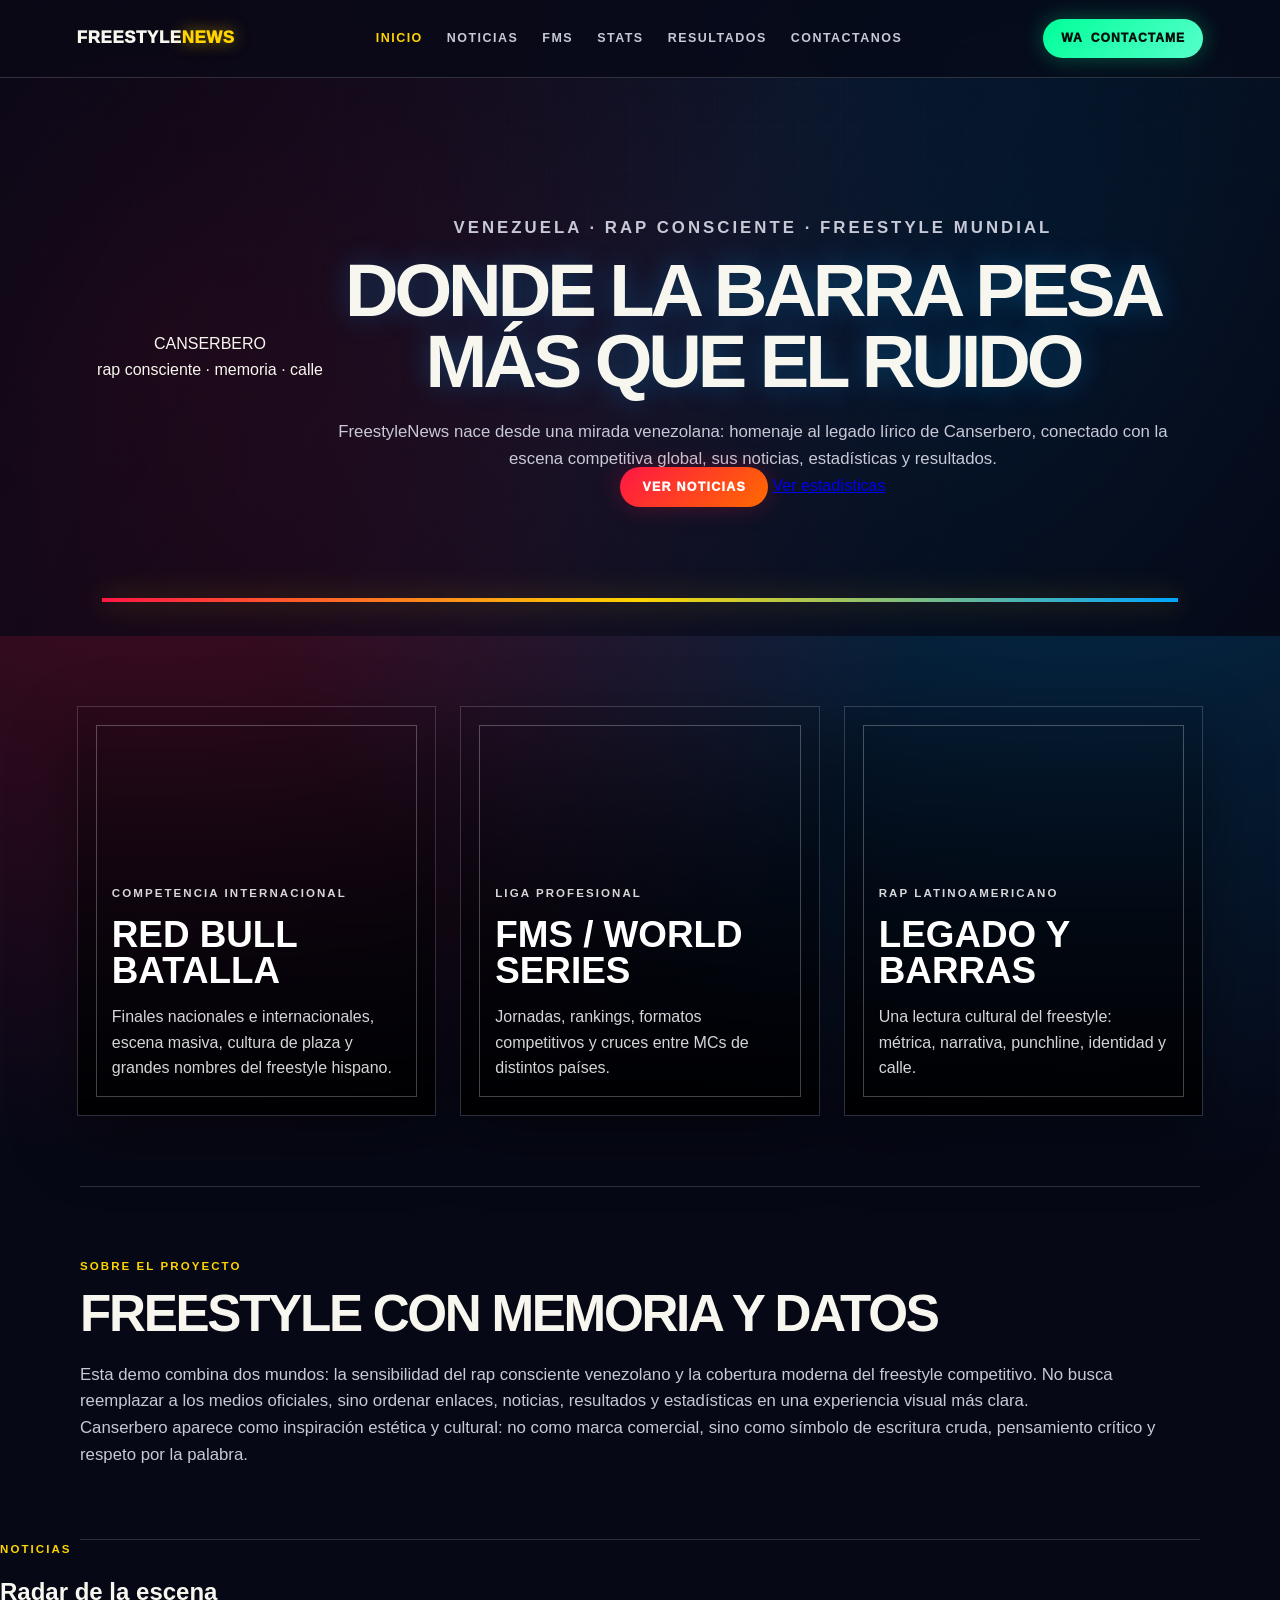
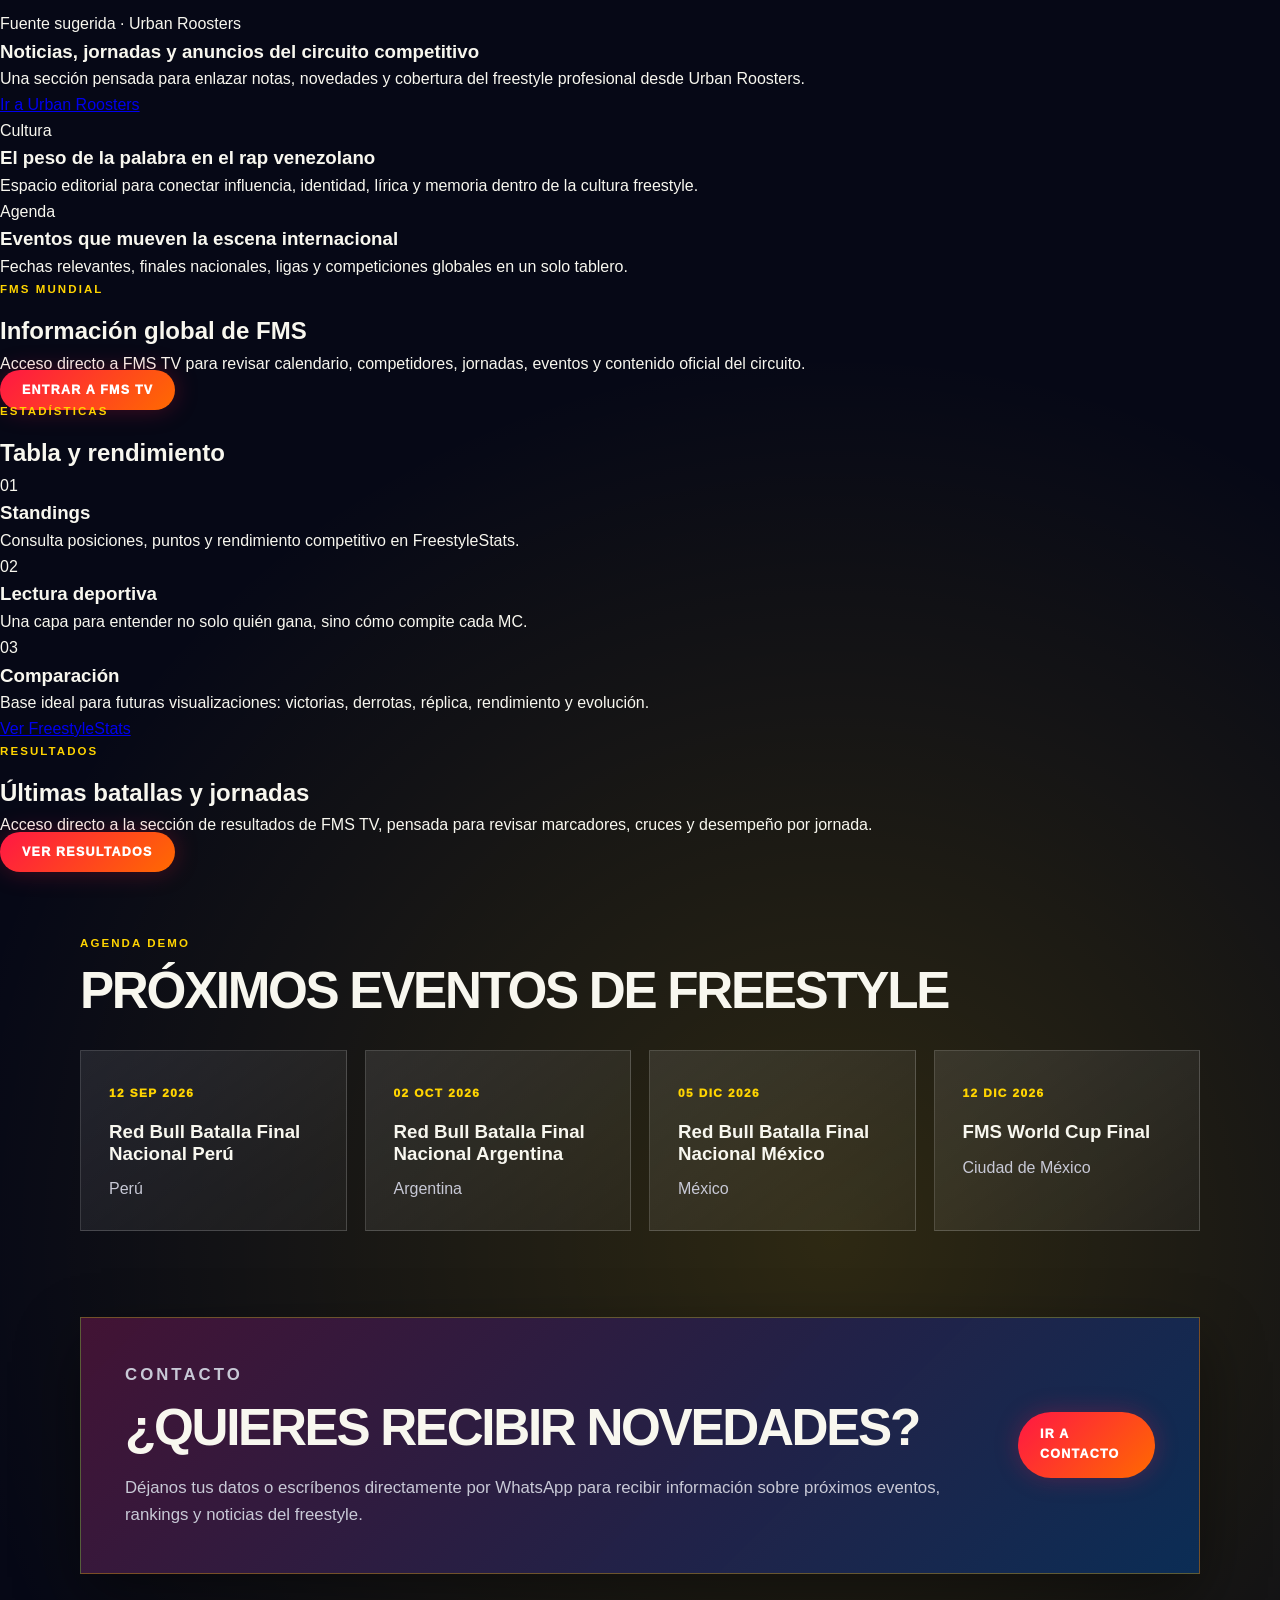
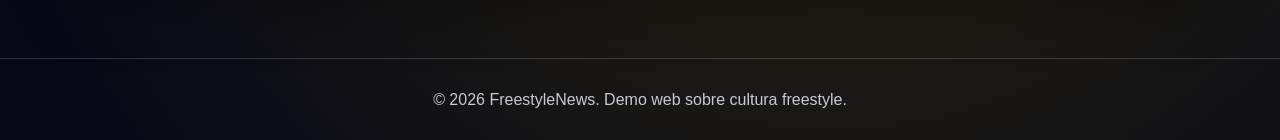
==== index.html @ 074e06cc "Mejorar ilustracion homenaje a Canserbero" ====
<!DOCTYPE html>
<html lang="es">
<head>
  <meta charset="UTF-8" />
  <meta name="viewport" content="width=device-width, initial-scale=1.0" />
  <title>FreestyleNews | Cultura freestyle</title>
  <link rel="stylesheet" href="estilos.css" />
</head>
<body>
  <header class="header">
    <a href="index.html" class="logo">Freestyle<span>News</span></a>
    <nav class="nav" aria-label="Navegacion principal">
      <a href="index.html" class="active">Inicio</a>
      <a href="#noticias">Noticias</a>
      <a href="#fms">FMS</a>
      <a href="#estadisticas">Stats</a>
      <a href="#resultados">Resultados</a>
      <a href="contacto.html">Contactanos</a>
    </nav>
    <a class="whatsapp-btn" href="https://wa.me/56912345678?text=Estoy%20interesado%20en%20los%20pr%C3%B3ximos%20eventos%20de%20freestyle." target="_blank" rel="noopener noreferrer" aria-label="Contactar por WhatsApp">
      <span class="whatsapp-mark">WA</span>
      Contactame
    </a>
  </header>

  <main>
    <section class="hero hero-canserbero">
      <div class="hero-art" aria-label="Ilustracion homenaje a Canserbero">
        <div class="canserbero-poster">
          <div class="poster-sun"></div>
          <div class="poster-name">CANSERBERO</div>
          <div class="poster-portrait">
            <div class="cap"></div>
            <div class="hair hair-left"></div>
            <div class="hair hair-right"></div>
            <div class="face">
              <span class="brow brow-left"></span>
              <span class="brow brow-right"></span>
              <span class="eye eye-left"></span>
              <span class="eye eye-right"></span>
              <span class="nose"></span>
              <span class="moustache"></span>
              <span class="mouth"></span>
              <span class="beard"></span>
            </div>
            <div class="neck"></div>
            <div class="hoodie"></div>
          </div>
          <div class="poster-quote">rap consciente · memoria · calle</div>
        </div>
      </div>
      <div class="hero-content">
        <p class="eyebrow">Venezuela · Rap consciente · Freestyle mundial</p>
        <h1>Donde la barra pesa más que el ruido</h1>
        <p>FreestyleNews nace desde una mirada venezolana: homenaje al legado lírico de Canserbero, conectado con la escena competitiva global, sus noticias, estadísticas y resultados.</p>
        <div class="hero-actions">
          <a href="#noticias" class="primary-btn">Ver noticias</a>
          <a href="#estadisticas" class="secondary-btn">Ver estadísticas</a>
        </div>
      </div>
    </section>

    <section class="featured-blocks" aria-label="Competencias destacadas">
      <article class="feature-card redbull">
        <div class="feature-overlay">
          <p class="tag">Competencia internacional</p>
          <h2>Red Bull Batalla</h2>
          <p>Finales nacionales e internacionales, escena masiva, cultura de plaza y grandes nombres del freestyle hispano.</p>
        </div>
      </article>

      <article class="feature-card fms">
        <div class="feature-overlay">
          <p class="tag">Liga profesional</p>
          <h2>FMS / World Series</h2>
          <p>Jornadas, rankings, formatos competitivos y cruces entre MCs de distintos países.</p>
        </div>
      </article>

      <article class="feature-card supremacia">
        <div class="feature-overlay">
          <p class="tag">Rap latinoamericano</p>
          <h2>Legado y barras</h2>
          <p>Una lectura cultural del freestyle: métrica, narrativa, punchline, identidad y calle.</p>
        </div>
      </article>
    </section>

    <section class="about-section">
      <div class="section-label">Sobre el proyecto</div>
      <h2>Freestyle con memoria y datos</h2>
      <p>Esta demo combina dos mundos: la sensibilidad del rap consciente venezolano y la cobertura moderna del freestyle competitivo. No busca reemplazar a los medios oficiales, sino ordenar enlaces, noticias, resultados y estadísticas en una experiencia visual más clara.</p>
      <p>Canserbero aparece como inspiración estética y cultural: no como marca comercial, sino como símbolo de escritura cruda, pensamiento crítico y respeto por la palabra.</p>
    </section>

    <section class="news-section" id="noticias">
      <div class="section-label">Noticias</div>
      <h2>Radar de la escena</h2>
      <div class="news-grid">
        <article class="news-card main-news">
          <span>Fuente sugerida · Urban Roosters</span>
          <h3>Noticias, jornadas y anuncios del circuito competitivo</h3>
          <p>Una sección pensada para enlazar notas, novedades y cobertura del freestyle profesional desde Urban Roosters.</p>
          <a href="https://urbanroosters.com" target="_blank" rel="noopener noreferrer">Ir a Urban Roosters</a>
        </article>
        <article class="news-card">
          <span>Cultura</span>
          <h3>El peso de la palabra en el rap venezolano</h3>
          <p>Espacio editorial para conectar influencia, identidad, lírica y memoria dentro de la cultura freestyle.</p>
        </article>
        <article class="news-card">
          <span>Agenda</span>
          <h3>Eventos que mueven la escena internacional</h3>
          <p>Fechas relevantes, finales nacionales, ligas y competiciones globales en un solo tablero.</p>
        </article>
      </div>
    </section>

    <section class="link-section" id="fms">
      <div>
        <p class="section-label">FMS Mundial</p>
        <h2>Información global de FMS</h2>
        <p>Acceso directo a FMS TV para revisar calendario, competidores, jornadas, eventos y contenido oficial del circuito.</p>
      </div>
      <a href="https://fms.tv/" target="_blank" rel="noopener noreferrer" class="primary-btn">Entrar a FMS TV</a>
    </section>

    <section class="stats-section" id="estadisticas">
      <div class="section-label">Estadísticas</div>
      <h2>Tabla y rendimiento</h2>
      <div class="stats-board">
        <article>
          <span class="stat-number">01</span>
          <h3>Standings</h3>
          <p>Consulta posiciones, puntos y rendimiento competitivo en FreestyleStats.</p>
        </article>
        <article>
          <span class="stat-number">02</span>
          <h3>Lectura deportiva</h3>
          <p>Una capa para entender no solo quién gana, sino cómo compite cada MC.</p>
        </article>
        <article>
          <span class="stat-number">03</span>
          <h3>Comparación</h3>
          <p>Base ideal para futuras visualizaciones: victorias, derrotas, réplica, rendimiento y evolución.</p>
        </article>
      </div>
      <a href="https://freestylestats.com/competition/fms-world-series/2025-2026/standings" target="_blank" rel="noopener noreferrer" class="secondary-btn">Ver FreestyleStats</a>
    </section>

    <section class="results-section" id="resultados">
      <div>
        <p class="section-label">Resultados</p>
        <h2>Últimas batallas y jornadas</h2>
        <p>Acceso directo a la sección de resultados de FMS TV, pensada para revisar marcadores, cruces y desempeño por jornada.</p>
      </div>
      <a href="https://fms.tv/resultados/" target="_blank" rel="noopener noreferrer" class="primary-btn">Ver resultados</a>
    </section>

    <section class="calendar-section">
      <div class="section-label">Agenda demo</div>
      <h2>Próximos eventos de freestyle</h2>
      <div class="calendar-grid">
        <article class="event-card">
          <span class="event-date">12 SEP 2026</span>
          <h3>Red Bull Batalla Final Nacional Perú</h3>
          <p>Perú</p>
        </article>
        <article class="event-card">
          <span class="event-date">02 OCT 2026</span>
          <h3>Red Bull Batalla Final Nacional Argentina</h3>
          <p>Argentina</p>
        </article>
        <article class="event-card">
          <span class="event-date">05 DIC 2026</span>
          <h3>Red Bull Batalla Final Nacional México</h3>
          <p>México</p>
        </article>
        <article class="event-card">
          <span class="event-date">12 DIC 2026</span>
          <h3>FMS World Cup Final</h3>
          <p>Ciudad de México</p>
        </article>
      </div>
    </section>

    <section class="contact-preview">
      <div>
        <p class="section-label">Contacto</p>
        <h2>¿Quieres recibir novedades?</h2>
        <p>Déjanos tus datos o escríbenos directamente por WhatsApp para recibir información sobre próximos eventos, rankings y noticias del freestyle.</p>
      </div>
      <a href="contacto.html" class="primary-btn">Ir a contacto</a>
    </section>
  </main>

  <footer class="footer">
    <p>© 2026 FreestyleNews. Demo web sobre cultura freestyle.</p>
  </footer>

  <script src="script.js"></script>
</body>
</html>
---- estilos.css ----
:root {
  --bg-main: #060816;
  --bg-soft: #0d1230;
  --bg-card: #101735;
  --text-main: #f8f7ef;
  --text-muted: #c8c9d6;
  --red: #ff1744;
  --blue: #00a6ff;
  --yellow: #ffd400;
  --green: #00ff99;
  --ink: #050612;
  --border-soft: rgba(255,255,255,0.16);
  --shadow: 0 24px 60px rgba(0,0,0,0.42);
}

* {
  box-sizing: border-box;
  margin: 0;
  padding: 0;
}

body {
  font-family: Arial, Helvetica, sans-serif;
  background:
    radial-gradient(circle at 12% 10%, rgba(255, 23, 68, 0.30), transparent 26%),
    radial-gradient(circle at 85% 8%, rgba(0, 166, 255, 0.28), transparent 28%),
    radial-gradient(circle at 65% 85%, rgba(255, 212, 0, 0.16), transparent 30%),
    var(--bg-main);
  color: var(--text-main);
  line-height: 1.6;
}

body::before {
  content: "";
  position: fixed;
  inset: 0;
  pointer-events: none;
  background-image:
    linear-gradient(rgba(255,255,255,0.035) 1px, transparent 1px),
    linear-gradient(90deg, rgba(255,255,255,0.035) 1px, transparent 1px);
  background-size: 42px 42px;
  mask-image: linear-gradient(to bottom, rgba(0,0,0,0.65), transparent 80%);
  z-index: -1;
}

.header {
  width: 100%;
  min-height: 78px;
  padding: 18px 6%;
  display: flex;
  align-items: center;
  justify-content: space-between;
  gap: 20px;
  position: sticky;
  top: 0;
  background: rgba(6, 8, 22, 0.88);
  backdrop-filter: blur(16px);
  border-bottom: 1px solid var(--border-soft);
  z-index: 50;
}

.logo {
  text-decoration: none;
  color: var(--text-main);
  font-weight: 950;
  letter-spacing: 0.04em;
  text-transform: uppercase;
  font-size: 1.05rem;
}

.logo span {
  color: var(--yellow);
  text-shadow: 0 0 16px rgba(255, 212, 0, 0.55);
}

.nav {
  display: flex;
  gap: 24px;
}

.nav a {
  text-decoration: none;
  color: var(--text-muted);
  font-size: 0.78rem;
  font-weight: 800;
  text-transform: uppercase;
  letter-spacing: 0.12em;
  transition: color 0.2s ease;
}

.nav a.active,
.nav a:hover {
  color: var(--yellow);
}

.whatsapp-btn {
  text-decoration: none;
  background: linear-gradient(135deg, var(--green), #56ffcb);
  color: #04100b;
  padding: 10px 18px;
  border-radius: 999px;
  font-size: 0.76rem;
  font-weight: 950;
  text-transform: uppercase;
  letter-spacing: 0.08em;
  display: flex;
  gap: 8px;
  align-items: center;
  box-shadow: 0 0 22px rgba(0, 255, 153, 0.30);
}

.whatsapp-btn:hover {
  transform: translateY(-2px);
}

.hero {
  min-height: 62vh;
  display: flex;
  justify-content: center;
  align-items: center;
  text-align: center;
  padding: 74px 6%;
  position: relative;
  overflow: hidden;
  background:
    linear-gradient(120deg, rgba(6,8,22,0.86), rgba(6,8,22,0.45), rgba(6,8,22,0.92)),
    url('https://images.unsplash.com/photo-1516280440614-37939bbacd81?auto=format&fit=crop&w=1600&q=80');
  background-size: cover;
  background-position: center;
}

.hero::after {
  content: "";
  position: absolute;
  inset: auto 8% 34px 8%;
  height: 4px;
  background: linear-gradient(90deg, var(--red), var(--yellow), var(--blue));
  box-shadow: 0 0 28px rgba(255, 212, 0, 0.45);
}

.hero-content {
  max-width: 860px;
  position: relative;
  z-index: 1;
}

.eyebrow,
.section-label,
.tag {
  color: var(--yellow);
  font-size: 0.72rem;
  text-transform: uppercase;
  letter-spacing: 0.18em;
  font-weight: 900;
  margin-bottom: 14px;
}

.hero h1 {
  font-size: clamp(2.4rem, 5.8vw, 4.9rem);
  line-height: 0.95;
  text-transform: uppercase;
  letter-spacing: -0.055em;
  margin-bottom: 22px;
  text-shadow: 0 0 28px rgba(0, 166, 255, 0.30);
}

.about-section h2,
.calendar-section h2,
.contact-preview h2,
.contact-hero h1 {
  font-size: clamp(2rem, 4vw, 3.8rem);
  line-height: 0.98;
  text-transform: uppercase;
  letter-spacing: -0.045em;
  margin-bottom: 22px;
}

.hero p,
.about-section p,
.contact-preview p,
.contact-hero p,
.contact-info p {
  color: var(--text-muted);
  font-size: 1.05rem;
}

.featured-blocks {
  display: grid;
  grid-template-columns: repeat(3, 1fr);
  gap: 24px;
  padding: 70px 6%;
}

.feature-card {
  min-height: 410px;
  display: flex;
  align-items: flex-end;
  overflow: hidden;
  position: relative;
  background-size: cover;
  background-position: center;
  filter: saturate(0.25) contrast(1.05);
  transition: 0.35s ease;
  box-shadow: var(--shadow);
  border: 1px solid var(--border-soft);
}

.feature-card::before {
  content: "";
  position: absolute;
  inset: 0;
  background: linear-gradient(to top, rgba(3,5,16,0.95), rgba(3,5,16,0.12));
  z-index: 0;
}

.feature-card::after {
  content: "";
  position: absolute;
  inset: 18px;
  border: 1px solid rgba(255,255,255,0.26);
  z-index: 1;
}

.feature-card:hover {
  filter: saturate(1.25) contrast(1.05);
  transform: translateY(-7px);
}

.redbull {
  background-image: url('https://images.unsplash.com/photo-1493225457124-a3eb161ffa5f?auto=format&fit=crop&w=900&q=80');
}

.fms {
  background-image: url('https://images.unsplash.com/photo-1514525253161-7a46d19cd819?auto=format&fit=crop&w=900&q=80');
}

.supremacia {
  background-image: url('https://images.unsplash.com/photo-1521334884684-d80222895322?auto=format&fit=crop&w=900&q=80');
}

.redbull:hover {
  box-shadow: 0 22px 58px rgba(255, 23, 68, 0.34);
}

.fms:hover {
  box-shadow: 0 22px 58px rgba(0, 166, 255, 0.34);
}

.supremacia:hover {
  box-shadow: 0 22px 58px rgba(255, 212, 0, 0.30);
}

.feature-overlay {
  color: white;
  padding: 34px;
  position: relative;
  z-index: 2;
}

.feature-overlay h2 {
  font-size: clamp(1.65rem, 3vw, 2.3rem);
  line-height: 1;
  margin-bottom: 14px;
  text-transform: uppercase;
}

.feature-overlay p {
  color: rgba(255,255,255,0.82);
}

.about-section,
.calendar-section,
.contact-preview,
.contact-hero,
.contact-layout {
  width: min(1120px, 88%);
  margin: 0 auto;
}

.about-section {
  padding: 70px 0;
  border-top: 1px solid var(--border-soft);
  border-bottom: 1px solid var(--border-soft);
}

.calendar-section {
  padding: 70px 0 86px;
}

.calendar-grid {
  display: grid;
  grid-template-columns: repeat(4, 1fr);
  gap: 18px;
  margin-top: 34px;
}

.event-card {
  background: linear-gradient(145deg, rgba(255,255,255,0.10), rgba(255,255,255,0.035));
  border: 1px solid var(--border-soft);
  padding: 28px;
  transition: 0.25s ease;
}

.event-card:hover {
  background: linear-gradient(145deg, rgba(0,166,255,0.22), rgba(255,23,68,0.16));
  transform: translateY(-4px);
  border-color: rgba(255,212,0,0.55);
}

.event-date {
  display: inline-block;
  color: var(--yellow);
  font-size: 0.74rem;
  font-weight: 950;
  letter-spacing: 0.12em;
  margin-bottom: 18px;
}

.event-card h3 {
  line-height: 1.15;
  margin-bottom: 12px;
}

.event-card p {
  color: var(--text-muted);
}

.contact-preview {
  margin-bottom: 84px;
  padding: 44px;
  background:
    linear-gradient(135deg, rgba(255,23,68,0.22), rgba(0,166,255,0.18)),
    var(--bg-soft);
  border: 1px solid rgba(255,212,0,0.30);
  display: flex;
  justify-content: space-between;
  align-items: center;
  gap: 24px;
  box-shadow: var(--shadow);
}

.primary-btn {
  background: linear-gradient(135deg, var(--red), #ff6a00);
  color: white;
  padding: 13px 22px;
  text-decoration: none;
  border-radius: 999px;
  font-size: 0.78rem;
  font-weight: 950;
  text-transform: uppercase;
  letter-spacing: 0.1em;
  border: none;
  cursor: pointer;
  box-shadow: 0 0 24px rgba(255,23,68,0.26);
}

.primary-btn:hover {
  background: linear-gradient(135deg, var(--blue), var(--green));
  color: var(--ink);
}

.contact-hero {
  padding: 82px 0 52px;
}

.contact-layout {
  display: grid;
  grid-template-columns: 1.2fr 0.8fr;
  gap: 34px;
  padding-bottom: 90px;
}

.contact-form,
.contact-info {
  background: rgba(255,255,255,0.075);
  border: 1px solid var(--border-soft);
  padding: 34px;
  box-shadow: var(--shadow);
}

.contact-form {
  display: flex;
  flex-direction: column;
  gap: 12px;
}

.contact-form label {
  font-size: 0.8rem;
  font-weight: 900;
  text-transform: uppercase;
  letter-spacing: 0.1em;
  color: var(--yellow);
}

.contact-form input,
.contact-form select,
.contact-form textarea {
  padding: 13px 14px;
  border: 1px solid var(--border-soft);
  background: rgba(255,255,255,0.10);
  color: var(--text-main);
  outline: none;
}

.contact-form input:focus,
.contact-form select:focus,
.contact-form textarea:focus {
  border-color: var(--blue);
  box-shadow: 0 0 0 3px rgba(0,166,255,0.18);
}

.info-box {
  padding: 18px 0;
  border-top: 1px solid var(--border-soft);
}

.info-box strong {
  color: var(--yellow);
  text-transform: uppercase;
  letter-spacing: 0.08em;
  font-size: 0.82rem;
}

.footer {
  text-align: center;
  padding: 28px 6%;
  border-top: 1px solid var(--border-soft);
  color: var(--text-muted);
}

@media (max-width: 900px) {
  .featured-blocks,
  .calendar-grid,
  .contact-layout {
    grid-template-columns: 1fr;
  }

  .contact-preview {
    flex-direction: column;
    align-items: flex-start;
  }

  .header {
    flex-wrap: wrap;
    gap: 16px;
    justify-content: center;
  }

  .hero {
    min-height: 56vh;
  }
}
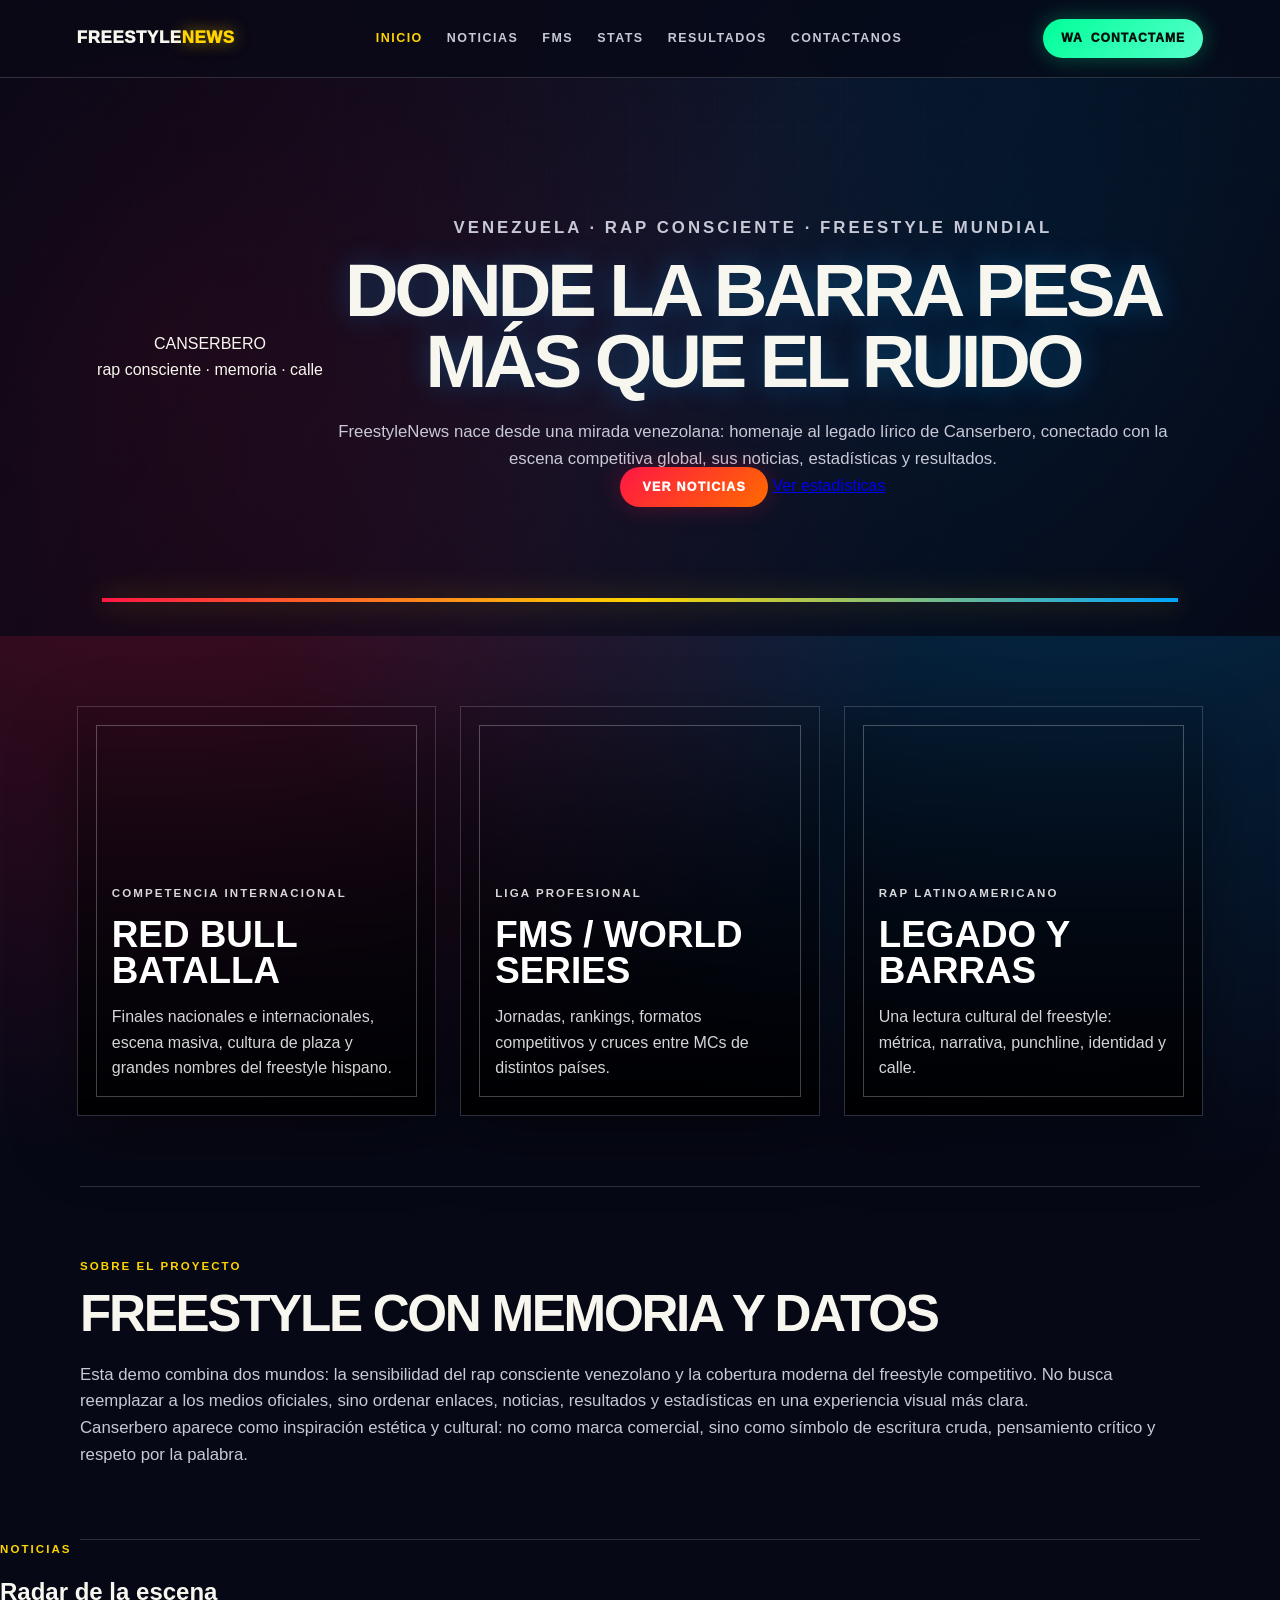
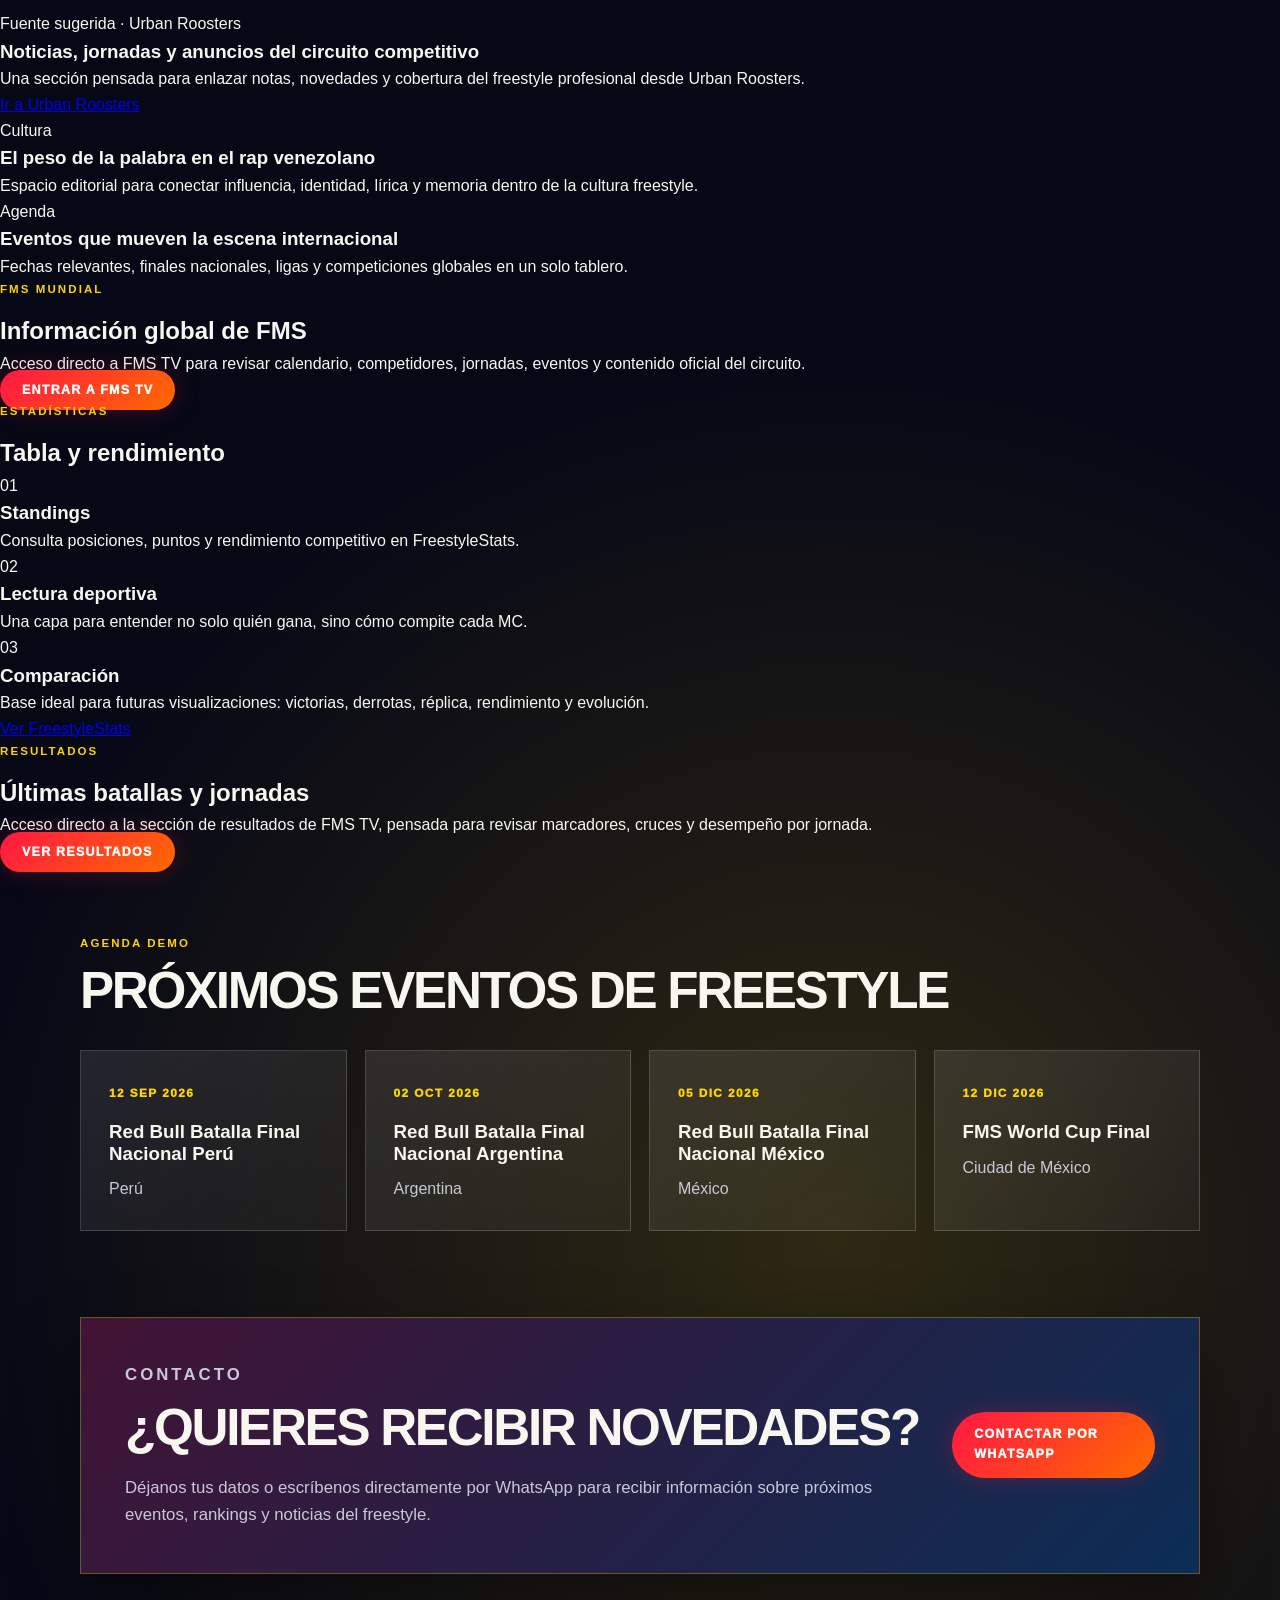
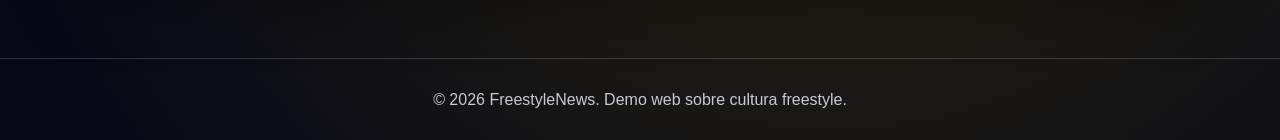
==== commit 642c7559: "Actualizar enlace de WhatsApp principal" ====
--- a/index.html
+++ b/index.html
@@ -17,7 +17,7 @@
       <a href="#resultados">Resultados</a>
       <a href="contacto.html">Contactanos</a>
     </nav>
-    <a class="whatsapp-btn" href="https://wa.me/56912345678?text=Estoy%20interesado%20en%20los%20pr%C3%B3ximos%20eventos%20de%20freestyle." target="_blank" rel="noopener noreferrer" aria-label="Contactar por WhatsApp">
+    <a class="whatsapp-btn" href="https://wa.me/56966032734?text=quiero%20mas%20info%20de%20freestyle" target="_blank" rel="noopener noreferrer" aria-label="Contactar por WhatsApp">
       <span class="whatsapp-mark">WA</span>
       Contactame
     </a>
@@ -190,7 +190,7 @@
         <h2>¿Quieres recibir novedades?</h2>
         <p>Déjanos tus datos o escríbenos directamente por WhatsApp para recibir información sobre próximos eventos, rankings y noticias del freestyle.</p>
       </div>
-      <a href="contacto.html" class="primary-btn">Ir a contacto</a>
+      <a href="https://wa.me/56966032734?text=quiero%20mas%20info%20de%20freestyle" target="_blank" rel="noopener noreferrer" class="primary-btn">Contactar por WhatsApp</a>
     </section>
   </main>
 
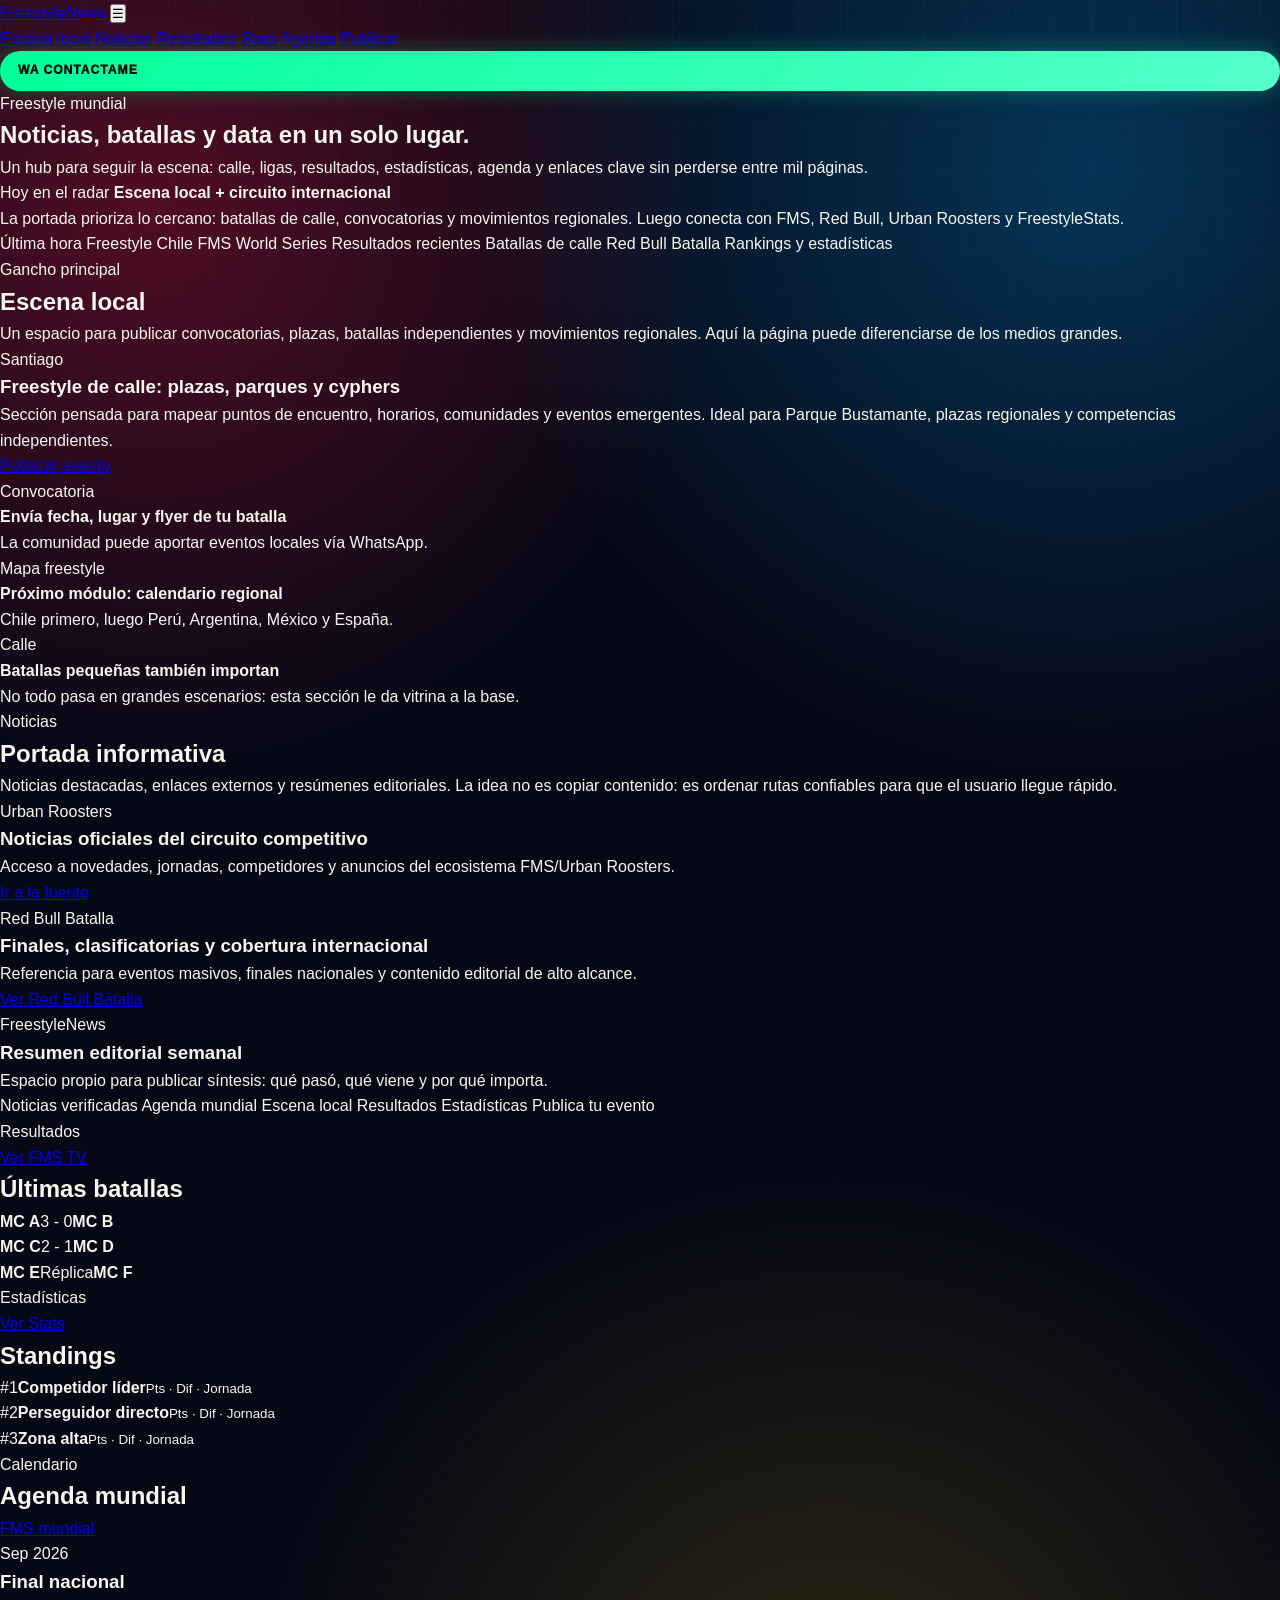
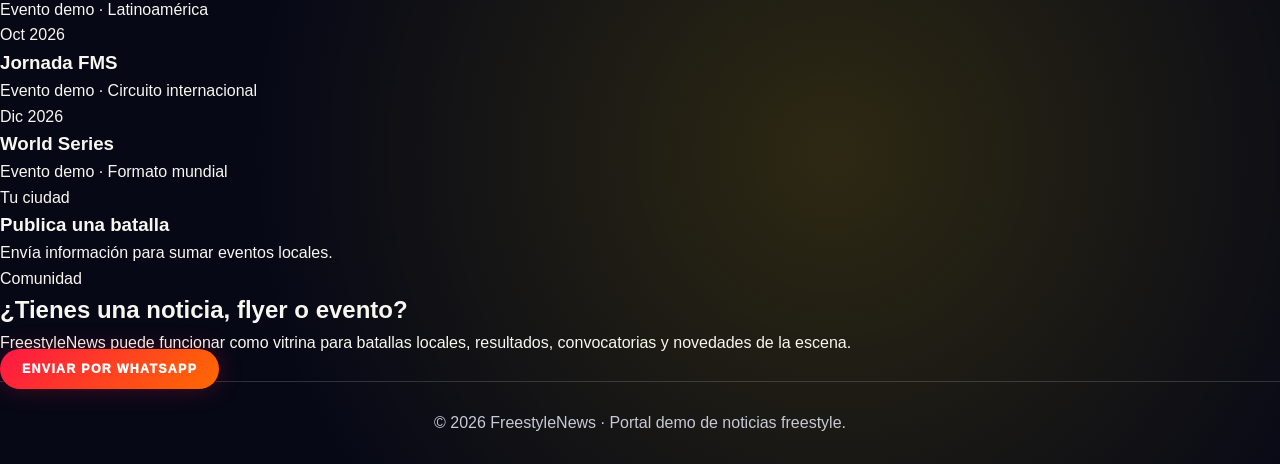
==== commit f5af2106: "Rediseñar home como portal de noticias freestyle" ====
--- a/index.html
+++ b/index.html
@@ -3,199 +3,215 @@
 <head>
   <meta charset="UTF-8" />
   <meta name="viewport" content="width=device-width, initial-scale=1.0" />
-  <title>FreestyleNews | Cultura freestyle</title>
+  <title>FreestyleNews | Noticias, eventos y estadísticas</title>
   <link rel="stylesheet" href="estilos.css" />
 </head>
 <body>
-  <header class="header">
-    <a href="index.html" class="logo">Freestyle<span>News</span></a>
-    <nav class="nav" aria-label="Navegacion principal">
-      <a href="index.html" class="active">Inicio</a>
+  <header class="site-header">
+    <a href="index.html" class="brand">Freestyle<span>News</span></a>
+
+    <button class="menu-toggle" aria-label="Abrir menú">☰</button>
+
+    <nav class="main-nav" aria-label="Navegación principal">
+      <a href="#local" class="active">Escena local</a>
       <a href="#noticias">Noticias</a>
-      <a href="#fms">FMS</a>
+      <a href="#resultados">Resultados</a>
       <a href="#estadisticas">Stats</a>
-      <a href="#resultados">Resultados</a>
-      <a href="contacto.html">Contactanos</a>
+      <a href="#agenda">Agenda</a>
+      <a href="contacto.html">Publicar</a>
     </nav>
-    <a class="whatsapp-btn" href="https://wa.me/56966032734?text=quiero%20mas%20info%20de%20freestyle" target="_blank" rel="noopener noreferrer" aria-label="Contactar por WhatsApp">
-      <span class="whatsapp-mark">WA</span>
-      Contactame
-    </a>
+
+    <a class="whatsapp-btn" href="https://wa.me/56966032734?text=quiero%20mas%20info%20de%20freestyle" target="_blank" rel="noopener noreferrer">WA Contactame</a>
   </header>
 
   <main>
-    <section class="hero hero-canserbero">
-      <div class="hero-art" aria-label="Ilustracion homenaje a Canserbero">
-        <div class="canserbero-poster">
-          <div class="poster-sun"></div>
-          <div class="poster-name">CANSERBERO</div>
-          <div class="poster-portrait">
-            <div class="cap"></div>
-            <div class="hair hair-left"></div>
-            <div class="hair hair-right"></div>
-            <div class="face">
-              <span class="brow brow-left"></span>
-              <span class="brow brow-right"></span>
-              <span class="eye eye-left"></span>
-              <span class="eye eye-right"></span>
-              <span class="nose"></span>
-              <span class="moustache"></span>
-              <span class="mouth"></span>
-              <span class="beard"></span>
-            </div>
-            <div class="neck"></div>
-            <div class="hoodie"></div>
-          </div>
-          <div class="poster-quote">rap consciente · memoria · calle</div>
-        </div>
-      </div>
-      <div class="hero-content">
-        <p class="eyebrow">Venezuela · Rap consciente · Freestyle mundial</p>
-        <h1>Donde la barra pesa más que el ruido</h1>
-        <p>FreestyleNews nace desde una mirada venezolana: homenaje al legado lírico de Canserbero, conectado con la escena competitiva global, sus noticias, estadísticas y resultados.</p>
-        <div class="hero-actions">
-          <a href="#noticias" class="primary-btn">Ver noticias</a>
-          <a href="#estadisticas" class="secondary-btn">Ver estadísticas</a>
-        </div>
-      </div>
-    </section>
-
-    <section class="featured-blocks" aria-label="Competencias destacadas">
-      <article class="feature-card redbull">
-        <div class="feature-overlay">
-          <p class="tag">Competencia internacional</p>
-          <h2>Red Bull Batalla</h2>
-          <p>Finales nacionales e internacionales, escena masiva, cultura de plaza y grandes nombres del freestyle hispano.</p>
-        </div>
-      </article>
-
-      <article class="feature-card fms">
-        <div class="feature-overlay">
-          <p class="tag">Liga profesional</p>
-          <h2>FMS / World Series</h2>
-          <p>Jornadas, rankings, formatos competitivos y cruces entre MCs de distintos países.</p>
-        </div>
-      </article>
-
-      <article class="feature-card supremacia">
-        <div class="feature-overlay">
-          <p class="tag">Rap latinoamericano</p>
-          <h2>Legado y barras</h2>
-          <p>Una lectura cultural del freestyle: métrica, narrativa, punchline, identidad y calle.</p>
-        </div>
-      </article>
-    </section>
-
-    <section class="about-section">
-      <div class="section-label">Sobre el proyecto</div>
-      <h2>Freestyle con memoria y datos</h2>
-      <p>Esta demo combina dos mundos: la sensibilidad del rap consciente venezolano y la cobertura moderna del freestyle competitivo. No busca reemplazar a los medios oficiales, sino ordenar enlaces, noticias, resultados y estadísticas en una experiencia visual más clara.</p>
-      <p>Canserbero aparece como inspiración estética y cultural: no como marca comercial, sino como símbolo de escritura cruda, pensamiento crítico y respeto por la palabra.</p>
-    </section>
-
-    <section class="news-section" id="noticias">
-      <div class="section-label">Noticias</div>
-      <h2>Radar de la escena</h2>
-      <div class="news-grid">
-        <article class="news-card main-news">
-          <span>Fuente sugerida · Urban Roosters</span>
-          <h3>Noticias, jornadas y anuncios del circuito competitivo</h3>
-          <p>Una sección pensada para enlazar notas, novedades y cobertura del freestyle profesional desde Urban Roosters.</p>
-          <a href="https://urbanroosters.com" target="_blank" rel="noopener noreferrer">Ir a Urban Roosters</a>
-        </article>
-        <article class="news-card">
-          <span>Cultura</span>
-          <h3>El peso de la palabra en el rap venezolano</h3>
-          <p>Espacio editorial para conectar influencia, identidad, lírica y memoria dentro de la cultura freestyle.</p>
-        </article>
-        <article class="news-card">
-          <span>Agenda</span>
-          <h3>Eventos que mueven la escena internacional</h3>
-          <p>Fechas relevantes, finales nacionales, ligas y competiciones globales en un solo tablero.</p>
-        </article>
-      </div>
-    </section>
-
-    <section class="link-section" id="fms">
+    <section class="top-hero">
+      <div class="hero-copy">
+        <p class="kicker">Freestyle mundial</p>
+        <h1>Noticias, batallas y data en un solo lugar.</h1>
+        <p>Un hub para seguir la escena: calle, ligas, resultados, estadísticas, agenda y enlaces clave sin perderse entre mil páginas.</p>
+      </div>
+      <div class="hero-panel">
+        <span>Hoy en el radar</span>
+        <strong>Escena local + circuito internacional</strong>
+        <p>La portada prioriza lo cercano: batallas de calle, convocatorias y movimientos regionales. Luego conecta con FMS, Red Bull, Urban Roosters y FreestyleStats.</p>
+      </div>
+    </section>
+
+    <section class="ticker" aria-label="Actualizaciones rápidas">
+      <div class="ticker-track">
+        <span>Última hora</span>
+        <span>Freestyle Chile</span>
+        <span>FMS World Series</span>
+        <span>Resultados recientes</span>
+        <span>Batallas de calle</span>
+        <span>Red Bull Batalla</span>
+        <span>Rankings y estadísticas</span>
+      </div>
+    </section>
+
+    <section class="section local-section" id="local">
+      <div class="section-head">
+        <p class="kicker">Gancho principal</p>
+        <h2>Escena local</h2>
+        <p>Un espacio para publicar convocatorias, plazas, batallas independientes y movimientos regionales. Aquí la página puede diferenciarse de los medios grandes.</p>
+      </div>
+
+      <div class="local-layout">
+        <article class="local-feature">
+          <div>
+            <span class="pill">Santiago</span>
+            <h3>Freestyle de calle: plazas, parques y cyphers</h3>
+            <p>Sección pensada para mapear puntos de encuentro, horarios, comunidades y eventos emergentes. Ideal para Parque Bustamante, plazas regionales y competencias independientes.</p>
+          </div>
+          <a href="contacto.html" class="secondary-btn">Publicar evento</a>
+        </article>
+
+        <div class="local-list">
+          <article>
+            <span>Convocatoria</span>
+            <h4>Envía fecha, lugar y flyer de tu batalla</h4>
+            <p>La comunidad puede aportar eventos locales vía WhatsApp.</p>
+          </article>
+          <article>
+            <span>Mapa freestyle</span>
+            <h4>Próximo módulo: calendario regional</h4>
+            <p>Chile primero, luego Perú, Argentina, México y España.</p>
+          </article>
+          <article>
+            <span>Calle</span>
+            <h4>Batallas pequeñas también importan</h4>
+            <p>No todo pasa en grandes escenarios: esta sección le da vitrina a la base.</p>
+          </article>
+        </div>
+      </div>
+    </section>
+
+    <section class="section news-section" id="noticias">
+      <div class="section-head split-head">
+        <div>
+          <p class="kicker">Noticias</p>
+          <h2>Portada informativa</h2>
+        </div>
+        <p>Noticias destacadas, enlaces externos y resúmenes editoriales. La idea no es copiar contenido: es ordenar rutas confiables para que el usuario llegue rápido.</p>
+      </div>
+
+      <div class="magazine-grid">
+        <article class="main-story story-card">
+          <div class="story-image image-crowd"></div>
+          <div class="story-content">
+            <span>Urban Roosters</span>
+            <h3>Noticias oficiales del circuito competitivo</h3>
+            <p>Acceso a novedades, jornadas, competidores y anuncios del ecosistema FMS/Urban Roosters.</p>
+            <a href="https://urbanroosters.com" target="_blank" rel="noopener noreferrer">Ir a la fuente</a>
+          </div>
+        </article>
+
+        <article class="story-card side-story">
+          <div class="story-content">
+            <span>Red Bull Batalla</span>
+            <h3>Finales, clasificatorias y cobertura internacional</h3>
+            <p>Referencia para eventos masivos, finales nacionales y contenido editorial de alto alcance.</p>
+            <a href="https://www.redbull.com/cl-es/event-series/red-bull-batalla" target="_blank" rel="noopener noreferrer">Ver Red Bull Batalla</a>
+          </div>
+          <div class="story-image image-stage"></div>
+        </article>
+
+        <article class="story-card side-story reverse">
+          <div class="story-image image-mic"></div>
+          <div class="story-content">
+            <span>FreestyleNews</span>
+            <h3>Resumen editorial semanal</h3>
+            <p>Espacio propio para publicar síntesis: qué pasó, qué viene y por qué importa.</p>
+          </div>
+        </article>
+      </div>
+    </section>
+
+    <section class="wide-banner">
+      <div class="banner-track">
+        <span>Noticias verificadas</span>
+        <span>Agenda mundial</span>
+        <span>Escena local</span>
+        <span>Resultados</span>
+        <span>Estadísticas</span>
+        <span>Publica tu evento</span>
+      </div>
+    </section>
+
+    <section class="section dashboard-section">
+      <div class="dashboard-card" id="resultados">
+        <div class="card-head">
+          <p class="kicker">Resultados</p>
+          <a href="https://fms.tv/resultados/" target="_blank" rel="noopener noreferrer">Ver FMS TV</a>
+        </div>
+        <h2>Últimas batallas</h2>
+        <div class="result-list">
+          <div><strong>MC A</strong><span>3 - 0</span><strong>MC B</strong></div>
+          <div><strong>MC C</strong><span>2 - 1</span><strong>MC D</strong></div>
+          <div><strong>MC E</strong><span>Réplica</span><strong>MC F</strong></div>
+        </div>
+      </div>
+
+      <div class="dashboard-card" id="estadisticas">
+        <div class="card-head">
+          <p class="kicker">Estadísticas</p>
+          <a href="https://freestylestats.com/competition/fms-world-series/2025-2026/standings" target="_blank" rel="noopener noreferrer">Ver Stats</a>
+        </div>
+        <h2>Standings</h2>
+        <div class="rank-list">
+          <div><span>#1</span><strong>Competidor líder</strong><small>Pts · Dif · Jornada</small></div>
+          <div><span>#2</span><strong>Perseguidor directo</strong><small>Pts · Dif · Jornada</small></div>
+          <div><span>#3</span><strong>Zona alta</strong><small>Pts · Dif · Jornada</small></div>
+        </div>
+      </div>
+    </section>
+
+    <section class="section agenda-section" id="agenda">
+      <div class="section-head split-head">
+        <div>
+          <p class="kicker">Calendario</p>
+          <h2>Agenda mundial</h2>
+        </div>
+        <a href="https://fms.tv/" target="_blank" rel="noopener noreferrer" class="secondary-btn">FMS mundial</a>
+      </div>
+
+      <div class="agenda-grid">
+        <article>
+          <span>Sep 2026</span>
+          <h3>Final nacional</h3>
+          <p>Evento demo · Latinoamérica</p>
+        </article>
+        <article>
+          <span>Oct 2026</span>
+          <h3>Jornada FMS</h3>
+          <p>Evento demo · Circuito internacional</p>
+        </article>
+        <article>
+          <span>Dic 2026</span>
+          <h3>World Series</h3>
+          <p>Evento demo · Formato mundial</p>
+        </article>
+        <article class="submit-event">
+          <span>Tu ciudad</span>
+          <h3>Publica una batalla</h3>
+          <p>Envía información para sumar eventos locales.</p>
+        </article>
+      </div>
+    </section>
+
+    <section class="submit-section">
       <div>
-        <p class="section-label">FMS Mundial</p>
-        <h2>Información global de FMS</h2>
-        <p>Acceso directo a FMS TV para revisar calendario, competidores, jornadas, eventos y contenido oficial del circuito.</p>
-      </div>
-      <a href="https://fms.tv/" target="_blank" rel="noopener noreferrer" class="primary-btn">Entrar a FMS TV</a>
-    </section>
-
-    <section class="stats-section" id="estadisticas">
-      <div class="section-label">Estadísticas</div>
-      <h2>Tabla y rendimiento</h2>
-      <div class="stats-board">
-        <article>
-          <span class="stat-number">01</span>
-          <h3>Standings</h3>
-          <p>Consulta posiciones, puntos y rendimiento competitivo en FreestyleStats.</p>
-        </article>
-        <article>
-          <span class="stat-number">02</span>
-          <h3>Lectura deportiva</h3>
-          <p>Una capa para entender no solo quién gana, sino cómo compite cada MC.</p>
-        </article>
-        <article>
-          <span class="stat-number">03</span>
-          <h3>Comparación</h3>
-          <p>Base ideal para futuras visualizaciones: victorias, derrotas, réplica, rendimiento y evolución.</p>
-        </article>
-      </div>
-      <a href="https://freestylestats.com/competition/fms-world-series/2025-2026/standings" target="_blank" rel="noopener noreferrer" class="secondary-btn">Ver FreestyleStats</a>
-    </section>
-
-    <section class="results-section" id="resultados">
-      <div>
-        <p class="section-label">Resultados</p>
-        <h2>Últimas batallas y jornadas</h2>
-        <p>Acceso directo a la sección de resultados de FMS TV, pensada para revisar marcadores, cruces y desempeño por jornada.</p>
-      </div>
-      <a href="https://fms.tv/resultados/" target="_blank" rel="noopener noreferrer" class="primary-btn">Ver resultados</a>
-    </section>
-
-    <section class="calendar-section">
-      <div class="section-label">Agenda demo</div>
-      <h2>Próximos eventos de freestyle</h2>
-      <div class="calendar-grid">
-        <article class="event-card">
-          <span class="event-date">12 SEP 2026</span>
-          <h3>Red Bull Batalla Final Nacional Perú</h3>
-          <p>Perú</p>
-        </article>
-        <article class="event-card">
-          <span class="event-date">02 OCT 2026</span>
-          <h3>Red Bull Batalla Final Nacional Argentina</h3>
-          <p>Argentina</p>
-        </article>
-        <article class="event-card">
-          <span class="event-date">05 DIC 2026</span>
-          <h3>Red Bull Batalla Final Nacional México</h3>
-          <p>México</p>
-        </article>
-        <article class="event-card">
-          <span class="event-date">12 DIC 2026</span>
-          <h3>FMS World Cup Final</h3>
-          <p>Ciudad de México</p>
-        </article>
-      </div>
-    </section>
-
-    <section class="contact-preview">
-      <div>
-        <p class="section-label">Contacto</p>
-        <h2>¿Quieres recibir novedades?</h2>
-        <p>Déjanos tus datos o escríbenos directamente por WhatsApp para recibir información sobre próximos eventos, rankings y noticias del freestyle.</p>
-      </div>
-      <a href="https://wa.me/56966032734?text=quiero%20mas%20info%20de%20freestyle" target="_blank" rel="noopener noreferrer" class="primary-btn">Contactar por WhatsApp</a>
+        <p class="kicker">Comunidad</p>
+        <h2>¿Tienes una noticia, flyer o evento?</h2>
+        <p>FreestyleNews puede funcionar como vitrina para batallas locales, resultados, convocatorias y novedades de la escena.</p>
+      </div>
+      <a href="https://wa.me/56966032734?text=quiero%20mas%20info%20de%20freestyle" target="_blank" rel="noopener noreferrer" class="primary-btn">Enviar por WhatsApp</a>
     </section>
   </main>
 
   <footer class="footer">
-    <p>© 2026 FreestyleNews. Demo web sobre cultura freestyle.</p>
+    <p>© 2026 FreestyleNews · Portal demo de noticias freestyle.</p>
   </footer>
 
   <script src="script.js"></script>
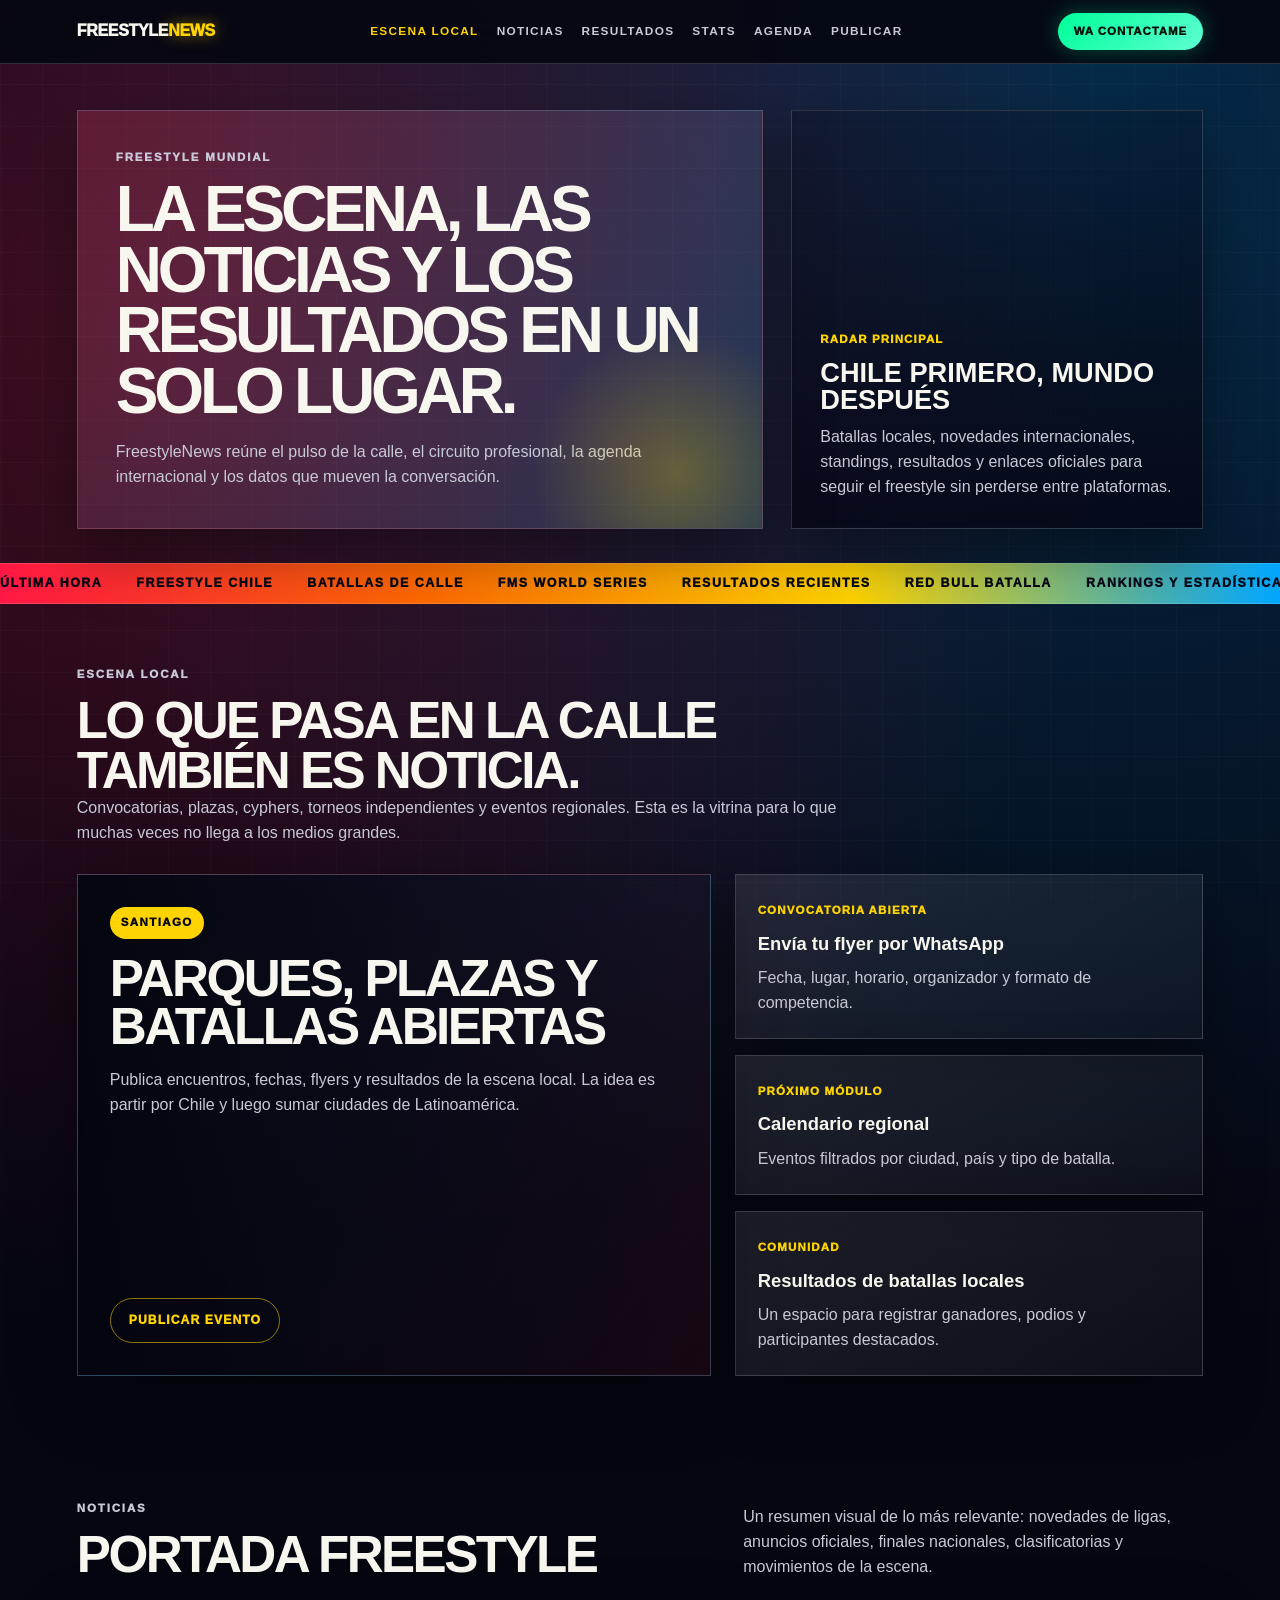
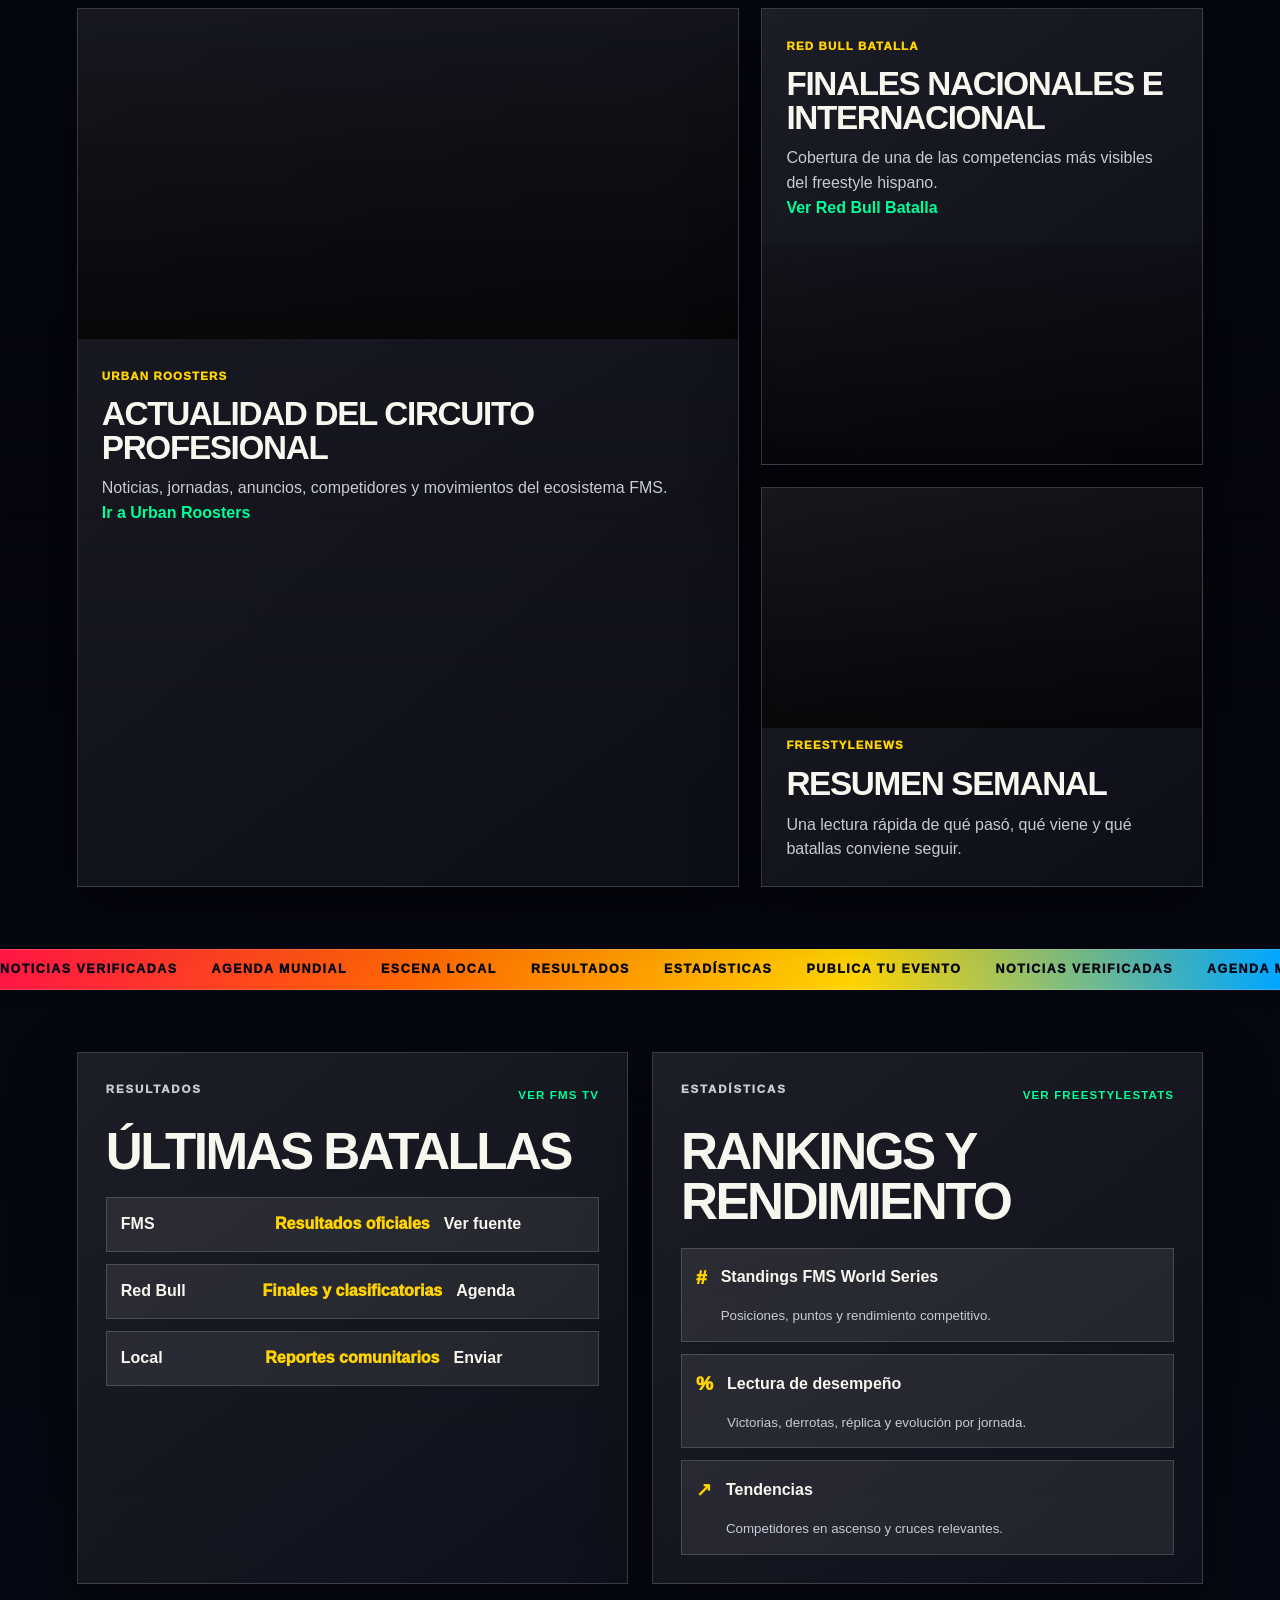
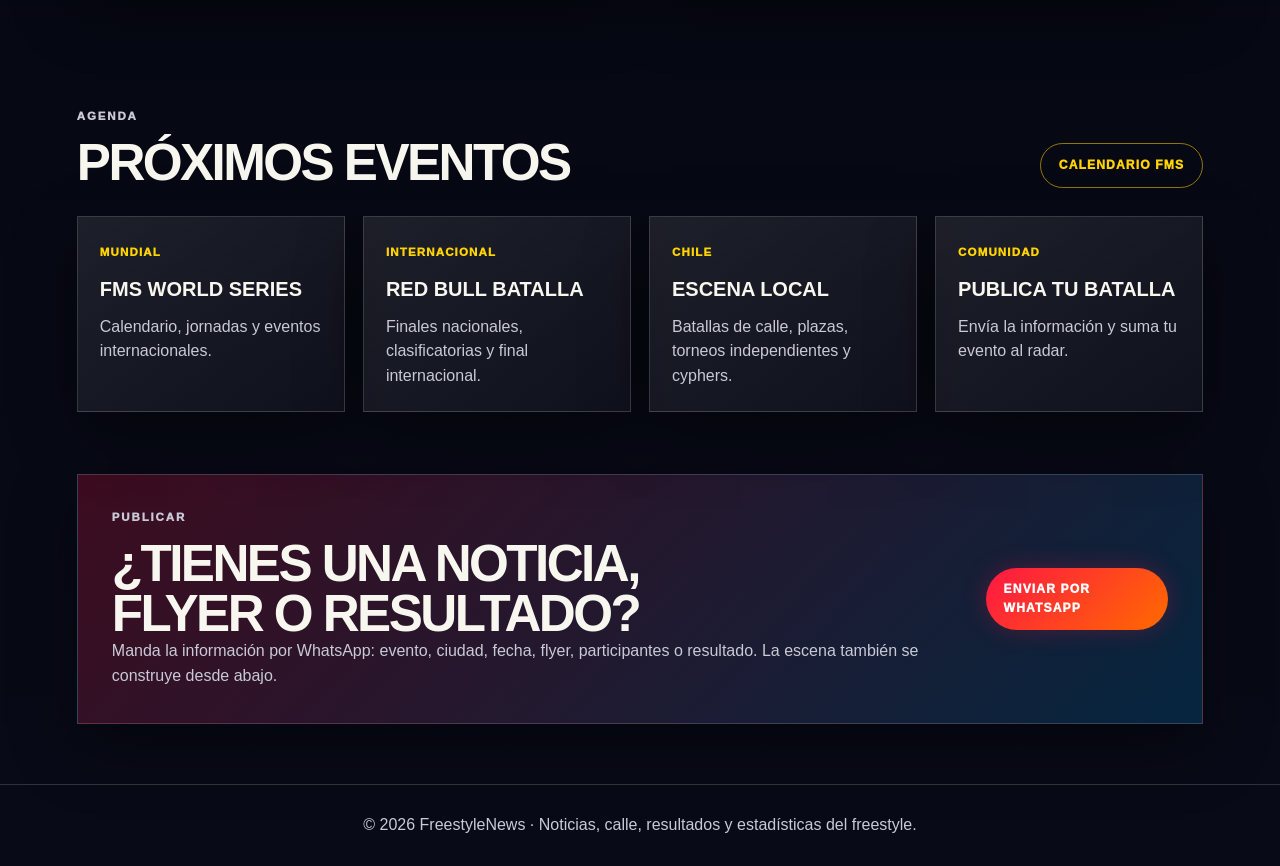
==== commit 15281a56: "Limpiar contenido del index como portal freestyle" ====
--- a/index.html
+++ b/index.html
@@ -3,7 +3,7 @@
 <head>
   <meta charset="UTF-8" />
   <meta name="viewport" content="width=device-width, initial-scale=1.0" />
-  <title>FreestyleNews | Noticias, eventos y estadísticas</title>
+  <title>FreestyleNews | Noticias, calle, resultados y estadísticas</title>
   <link rel="stylesheet" href="estilos.css" />
 </head>
 <body>
@@ -28,13 +28,13 @@
     <section class="top-hero">
       <div class="hero-copy">
         <p class="kicker">Freestyle mundial</p>
-        <h1>Noticias, batallas y data en un solo lugar.</h1>
-        <p>Un hub para seguir la escena: calle, ligas, resultados, estadísticas, agenda y enlaces clave sin perderse entre mil páginas.</p>
+        <h1>La escena, las noticias y los resultados en un solo lugar.</h1>
+        <p>FreestyleNews reúne el pulso de la calle, el circuito profesional, la agenda internacional y los datos que mueven la conversación.</p>
       </div>
       <div class="hero-panel">
-        <span>Hoy en el radar</span>
-        <strong>Escena local + circuito internacional</strong>
-        <p>La portada prioriza lo cercano: batallas de calle, convocatorias y movimientos regionales. Luego conecta con FMS, Red Bull, Urban Roosters y FreestyleStats.</p>
+        <span>Radar principal</span>
+        <strong>Chile primero, mundo después</strong>
+        <p>Batallas locales, novedades internacionales, standings, resultados y enlaces oficiales para seguir el freestyle sin perderse entre plataformas.</p>
       </div>
     </section>
 
@@ -42,46 +42,51 @@
       <div class="ticker-track">
         <span>Última hora</span>
         <span>Freestyle Chile</span>
+        <span>Batallas de calle</span>
         <span>FMS World Series</span>
         <span>Resultados recientes</span>
-        <span>Batallas de calle</span>
         <span>Red Bull Batalla</span>
         <span>Rankings y estadísticas</span>
+        <span>Publica tu evento</span>
+        <span>Última hora</span>
+        <span>Freestyle Chile</span>
+        <span>Batallas de calle</span>
+        <span>FMS World Series</span>
       </div>
     </section>
 
     <section class="section local-section" id="local">
       <div class="section-head">
-        <p class="kicker">Gancho principal</p>
-        <h2>Escena local</h2>
-        <p>Un espacio para publicar convocatorias, plazas, batallas independientes y movimientos regionales. Aquí la página puede diferenciarse de los medios grandes.</p>
+        <p class="kicker">Escena local</p>
+        <h2>Lo que pasa en la calle también es noticia.</h2>
+        <p>Convocatorias, plazas, cyphers, torneos independientes y eventos regionales. Esta es la vitrina para lo que muchas veces no llega a los medios grandes.</p>
       </div>
 
       <div class="local-layout">
         <article class="local-feature">
           <div>
             <span class="pill">Santiago</span>
-            <h3>Freestyle de calle: plazas, parques y cyphers</h3>
-            <p>Sección pensada para mapear puntos de encuentro, horarios, comunidades y eventos emergentes. Ideal para Parque Bustamante, plazas regionales y competencias independientes.</p>
+            <h3>Parques, plazas y batallas abiertas</h3>
+            <p>Publica encuentros, fechas, flyers y resultados de la escena local. La idea es partir por Chile y luego sumar ciudades de Latinoamérica.</p>
           </div>
           <a href="contacto.html" class="secondary-btn">Publicar evento</a>
         </article>
 
         <div class="local-list">
           <article>
-            <span>Convocatoria</span>
-            <h4>Envía fecha, lugar y flyer de tu batalla</h4>
-            <p>La comunidad puede aportar eventos locales vía WhatsApp.</p>
+            <span>Convocatoria abierta</span>
+            <h4>Envía tu flyer por WhatsApp</h4>
+            <p>Fecha, lugar, horario, organizador y formato de competencia.</p>
           </article>
           <article>
-            <span>Mapa freestyle</span>
-            <h4>Próximo módulo: calendario regional</h4>
-            <p>Chile primero, luego Perú, Argentina, México y España.</p>
+            <span>Próximo módulo</span>
+            <h4>Calendario regional</h4>
+            <p>Eventos filtrados por ciudad, país y tipo de batalla.</p>
           </article>
           <article>
-            <span>Calle</span>
-            <h4>Batallas pequeñas también importan</h4>
-            <p>No todo pasa en grandes escenarios: esta sección le da vitrina a la base.</p>
+            <span>Comunidad</span>
+            <h4>Resultados de batallas locales</h4>
+            <p>Un espacio para registrar ganadores, podios y participantes destacados.</p>
           </article>
         </div>
       </div>
@@ -91,9 +96,9 @@
       <div class="section-head split-head">
         <div>
           <p class="kicker">Noticias</p>
-          <h2>Portada informativa</h2>
-        </div>
-        <p>Noticias destacadas, enlaces externos y resúmenes editoriales. La idea no es copiar contenido: es ordenar rutas confiables para que el usuario llegue rápido.</p>
+          <h2>Portada freestyle</h2>
+        </div>
+        <p>Un resumen visual de lo más relevante: novedades de ligas, anuncios oficiales, finales nacionales, clasificatorias y movimientos de la escena.</p>
       </div>
 
       <div class="magazine-grid">
@@ -101,17 +106,17 @@
           <div class="story-image image-crowd"></div>
           <div class="story-content">
             <span>Urban Roosters</span>
-            <h3>Noticias oficiales del circuito competitivo</h3>
-            <p>Acceso a novedades, jornadas, competidores y anuncios del ecosistema FMS/Urban Roosters.</p>
-            <a href="https://urbanroosters.com" target="_blank" rel="noopener noreferrer">Ir a la fuente</a>
+            <h3>Actualidad del circuito profesional</h3>
+            <p>Noticias, jornadas, anuncios, competidores y movimientos del ecosistema FMS.</p>
+            <a href="https://urbanroosters.com" target="_blank" rel="noopener noreferrer">Ir a Urban Roosters</a>
           </div>
         </article>
 
         <article class="story-card side-story">
           <div class="story-content">
             <span>Red Bull Batalla</span>
-            <h3>Finales, clasificatorias y cobertura internacional</h3>
-            <p>Referencia para eventos masivos, finales nacionales y contenido editorial de alto alcance.</p>
+            <h3>Finales nacionales e internacional</h3>
+            <p>Cobertura de una de las competencias más visibles del freestyle hispano.</p>
             <a href="https://www.redbull.com/cl-es/event-series/red-bull-batalla" target="_blank" rel="noopener noreferrer">Ver Red Bull Batalla</a>
           </div>
           <div class="story-image image-stage"></div>
@@ -121,8 +126,8 @@
           <div class="story-image image-mic"></div>
           <div class="story-content">
             <span>FreestyleNews</span>
-            <h3>Resumen editorial semanal</h3>
-            <p>Espacio propio para publicar síntesis: qué pasó, qué viene y por qué importa.</p>
+            <h3>Resumen semanal</h3>
+            <p>Una lectura rápida de qué pasó, qué viene y qué batallas conviene seguir.</p>
           </div>
         </article>
       </div>
@@ -136,6 +141,10 @@
         <span>Resultados</span>
         <span>Estadísticas</span>
         <span>Publica tu evento</span>
+        <span>Noticias verificadas</span>
+        <span>Agenda mundial</span>
+        <span>Escena local</span>
+        <span>Resultados</span>
       </div>
     </section>
 
@@ -147,22 +156,22 @@
         </div>
         <h2>Últimas batallas</h2>
         <div class="result-list">
-          <div><strong>MC A</strong><span>3 - 0</span><strong>MC B</strong></div>
-          <div><strong>MC C</strong><span>2 - 1</span><strong>MC D</strong></div>
-          <div><strong>MC E</strong><span>Réplica</span><strong>MC F</strong></div>
+          <div><strong>FMS</strong><span>Resultados oficiales</span><strong>Ver fuente</strong></div>
+          <div><strong>Red Bull</strong><span>Finales y clasificatorias</span><strong>Agenda</strong></div>
+          <div><strong>Local</strong><span>Reportes comunitarios</span><strong>Enviar</strong></div>
         </div>
       </div>
 
       <div class="dashboard-card" id="estadisticas">
         <div class="card-head">
           <p class="kicker">Estadísticas</p>
-          <a href="https://freestylestats.com/competition/fms-world-series/2025-2026/standings" target="_blank" rel="noopener noreferrer">Ver Stats</a>
-        </div>
-        <h2>Standings</h2>
+          <a href="https://freestylestats.com/competition/fms-world-series/2025-2026/standings" target="_blank" rel="noopener noreferrer">Ver FreestyleStats</a>
+        </div>
+        <h2>Rankings y rendimiento</h2>
         <div class="rank-list">
-          <div><span>#1</span><strong>Competidor líder</strong><small>Pts · Dif · Jornada</small></div>
-          <div><span>#2</span><strong>Perseguidor directo</strong><small>Pts · Dif · Jornada</small></div>
-          <div><span>#3</span><strong>Zona alta</strong><small>Pts · Dif · Jornada</small></div>
+          <div><span>#</span><strong>Standings FMS World Series</strong><small>Posiciones, puntos y rendimiento competitivo.</small></div>
+          <div><span>%</span><strong>Lectura de desempeño</strong><small>Victorias, derrotas, réplica y evolución por jornada.</small></div>
+          <div><span>↗</span><strong>Tendencias</strong><small>Competidores en ascenso y cruces relevantes.</small></div>
         </div>
       </div>
     </section>
@@ -170,48 +179,48 @@
     <section class="section agenda-section" id="agenda">
       <div class="section-head split-head">
         <div>
-          <p class="kicker">Calendario</p>
-          <h2>Agenda mundial</h2>
-        </div>
-        <a href="https://fms.tv/" target="_blank" rel="noopener noreferrer" class="secondary-btn">FMS mundial</a>
+          <p class="kicker">Agenda</p>
+          <h2>Próximos eventos</h2>
+        </div>
+        <a href="https://fms.tv/" target="_blank" rel="noopener noreferrer" class="secondary-btn">Calendario FMS</a>
       </div>
 
       <div class="agenda-grid">
         <article>
-          <span>Sep 2026</span>
-          <h3>Final nacional</h3>
-          <p>Evento demo · Latinoamérica</p>
+          <span>Mundial</span>
+          <h3>FMS World Series</h3>
+          <p>Calendario, jornadas y eventos internacionales.</p>
         </article>
         <article>
-          <span>Oct 2026</span>
-          <h3>Jornada FMS</h3>
-          <p>Evento demo · Circuito internacional</p>
+          <span>Internacional</span>
+          <h3>Red Bull Batalla</h3>
+          <p>Finales nacionales, clasificatorias y final internacional.</p>
         </article>
         <article>
-          <span>Dic 2026</span>
-          <h3>World Series</h3>
-          <p>Evento demo · Formato mundial</p>
+          <span>Chile</span>
+          <h3>Escena local</h3>
+          <p>Batallas de calle, plazas, torneos independientes y cyphers.</p>
         </article>
         <article class="submit-event">
-          <span>Tu ciudad</span>
-          <h3>Publica una batalla</h3>
-          <p>Envía información para sumar eventos locales.</p>
-        </article>
-      </div>
-    </section>
-
-    <section class="submit-section">
+          <span>Comunidad</span>
+          <h3>Publica tu batalla</h3>
+          <p>Envía la información y suma tu evento al radar.</p>
+        </article>
+      </div>
+    </section>
+
+    <section class="submit-section" id="publicar">
       <div>
-        <p class="kicker">Comunidad</p>
-        <h2>¿Tienes una noticia, flyer o evento?</h2>
-        <p>FreestyleNews puede funcionar como vitrina para batallas locales, resultados, convocatorias y novedades de la escena.</p>
+        <p class="kicker">Publicar</p>
+        <h2>¿Tienes una noticia, flyer o resultado?</h2>
+        <p>Manda la información por WhatsApp: evento, ciudad, fecha, flyer, participantes o resultado. La escena también se construye desde abajo.</p>
       </div>
       <a href="https://wa.me/56966032734?text=quiero%20mas%20info%20de%20freestyle" target="_blank" rel="noopener noreferrer" class="primary-btn">Enviar por WhatsApp</a>
     </section>
   </main>
 
   <footer class="footer">
-    <p>© 2026 FreestyleNews · Portal demo de noticias freestyle.</p>
+    <p>© 2026 FreestyleNews · Noticias, calle, resultados y estadísticas del freestyle.</p>
   </footer>
 
   <script src="script.js"></script>
--- a/estilos.css
+++ b/estilos.css
@@ -1,35 +1,32 @@
+/* FreestyleNews - portal style */
 :root {
   --bg-main: #060816;
+  --bg-deep: #03040d;
   --bg-soft: #0d1230;
-  --bg-card: #101735;
+  --bg-card: rgba(255,255,255,0.075);
   --text-main: #f8f7ef;
-  --text-muted: #c8c9d6;
+  --text-muted: #c9cad6;
   --red: #ff1744;
+  --orange: #ff6a00;
   --blue: #00a6ff;
   --yellow: #ffd400;
   --green: #00ff99;
-  --ink: #050612;
-  --border-soft: rgba(255,255,255,0.16);
-  --shadow: 0 24px 60px rgba(0,0,0,0.42);
-}
-
-* {
-  box-sizing: border-box;
-  margin: 0;
-  padding: 0;
-}
-
+  --border: rgba(255,255,255,0.16);
+  --shadow: 0 22px 60px rgba(0,0,0,0.42);
+  --max: 1180px;
+}
+
+* { box-sizing: border-box; margin: 0; padding: 0; }
+html { scroll-behavior: smooth; }
 body {
   font-family: Arial, Helvetica, sans-serif;
   background:
-    radial-gradient(circle at 12% 10%, rgba(255, 23, 68, 0.30), transparent 26%),
-    radial-gradient(circle at 85% 8%, rgba(0, 166, 255, 0.28), transparent 28%),
-    radial-gradient(circle at 65% 85%, rgba(255, 212, 0, 0.16), transparent 30%),
-    var(--bg-main);
+    radial-gradient(circle at 12% 8%, rgba(255, 23, 68, 0.24), transparent 25%),
+    radial-gradient(circle at 85% 3%, rgba(0, 166, 255, 0.22), transparent 28%),
+    linear-gradient(180deg, #070918, #04050d 52%, #080a17);
   color: var(--text-main);
-  line-height: 1.6;
-}
-
+  line-height: 1.55;
+}
 body::before {
   content: "";
   position: fixed;
@@ -39,414 +36,357 @@
     linear-gradient(rgba(255,255,255,0.035) 1px, transparent 1px),
     linear-gradient(90deg, rgba(255,255,255,0.035) 1px, transparent 1px);
   background-size: 42px 42px;
-  mask-image: linear-gradient(to bottom, rgba(0,0,0,0.65), transparent 80%);
+  opacity: .7;
   z-index: -1;
 }
-
-.header {
-  width: 100%;
-  min-height: 78px;
-  padding: 18px 6%;
+a { color: inherit; }
+
+.site-header {
+  min-height: 64px;
+  padding: 12px 6%;
   display: flex;
   align-items: center;
   justify-content: space-between;
-  gap: 20px;
+  gap: 18px;
   position: sticky;
   top: 0;
-  background: rgba(6, 8, 22, 0.88);
+  z-index: 100;
+  background: rgba(5, 7, 18, 0.92);
+  border-bottom: 1px solid var(--border);
   backdrop-filter: blur(16px);
-  border-bottom: 1px solid var(--border-soft);
-  z-index: 50;
-}
-
-.logo {
+}
+.brand {
   text-decoration: none;
   color: var(--text-main);
   font-weight: 950;
-  letter-spacing: 0.04em;
-  text-transform: uppercase;
-  font-size: 1.05rem;
-}
-
-.logo span {
-  color: var(--yellow);
-  text-shadow: 0 0 16px rgba(255, 212, 0, 0.55);
-}
-
-.nav {
-  display: flex;
-  gap: 24px;
-}
-
-.nav a {
+  text-transform: uppercase;
+  letter-spacing: -0.02em;
+  white-space: nowrap;
+}
+.brand span { color: var(--yellow); text-shadow: 0 0 16px rgba(255,212,0,.55); }
+.main-nav { display: flex; align-items: center; gap: 18px; }
+.main-nav a {
   text-decoration: none;
   color: var(--text-muted);
-  font-size: 0.78rem;
-  font-weight: 800;
-  text-transform: uppercase;
-  letter-spacing: 0.12em;
-  transition: color 0.2s ease;
-}
-
-.nav a.active,
-.nav a:hover {
-  color: var(--yellow);
-}
-
+  font-size: .74rem;
+  font-weight: 900;
+  text-transform: uppercase;
+  letter-spacing: .11em;
+  transition: .2s ease;
+}
+.main-nav a:hover, .main-nav a.active { color: var(--yellow); }
+.menu-toggle { display: none; }
 .whatsapp-btn {
   text-decoration: none;
-  background: linear-gradient(135deg, var(--green), #56ffcb);
-  color: #04100b;
-  padding: 10px 18px;
+  background: linear-gradient(135deg, var(--green), #5dffd1);
+  color: #03120b;
   border-radius: 999px;
-  font-size: 0.76rem;
-  font-weight: 950;
-  text-transform: uppercase;
-  letter-spacing: 0.08em;
-  display: flex;
-  gap: 8px;
-  align-items: center;
-  box-shadow: 0 0 22px rgba(0, 255, 153, 0.30);
-}
-
-.whatsapp-btn:hover {
-  transform: translateY(-2px);
-}
-
-.hero {
-  min-height: 62vh;
-  display: flex;
+  padding: 10px 16px;
+  font-size: .72rem;
+  font-weight: 950;
+  text-transform: uppercase;
+  letter-spacing: .08em;
+  box-shadow: 0 0 22px rgba(0,255,153,.28);
+  white-space: nowrap;
+}
+
+.top-hero {
+  width: min(var(--max), 88%);
+  margin: 0 auto;
+  min-height: 360px;
+  padding: 46px 0 34px;
+  display: grid;
+  grid-template-columns: 1.25fr .75fr;
+  gap: 28px;
+  align-items: stretch;
+}
+.hero-copy, .hero-panel {
+  border: 1px solid var(--border);
+  background:
+    linear-gradient(135deg, rgba(255,23,68,.16), rgba(0,166,255,.12)),
+    rgba(255,255,255,.055);
+  box-shadow: var(--shadow);
+}
+.hero-copy {
+  padding: 38px;
+  display: flex;
+  flex-direction: column;
   justify-content: center;
-  align-items: center;
-  text-align: center;
-  padding: 74px 6%;
   position: relative;
   overflow: hidden;
+}
+.hero-copy::after {
+  content: "";
+  position: absolute;
+  right: -80px;
+  bottom: -110px;
+  width: 330px;
+  height: 330px;
+  border-radius: 50%;
+  background: radial-gradient(circle, rgba(255,212,0,.28), transparent 62%);
+}
+.kicker {
+  color: var(--yellow);
+  font-size: .72rem;
+  font-weight: 950;
+  text-transform: uppercase;
+  letter-spacing: .16em;
+  margin-bottom: 12px;
+}
+.hero-copy h1 {
+  max-width: 760px;
+  font-size: clamp(2.35rem, 5vw, 4.4rem);
+  line-height: .95;
+  text-transform: uppercase;
+  letter-spacing: -0.065em;
+  margin-bottom: 18px;
+}
+.hero-copy p, .section-head p, .hero-panel p, .story-content p, .local-feature p, .local-list p, .dashboard-card p, .agenda-grid p, .submit-section p, .contact-info p, .contact-form p {
+  color: var(--text-muted);
+}
+.hero-panel {
+  padding: 28px;
+  display: flex;
+  flex-direction: column;
+  justify-content: flex-end;
   background:
-    linear-gradient(120deg, rgba(6,8,22,0.86), rgba(6,8,22,0.45), rgba(6,8,22,0.92)),
-    url('https://images.unsplash.com/photo-1516280440614-37939bbacd81?auto=format&fit=crop&w=1600&q=80');
+    linear-gradient(rgba(6,8,22,.28), rgba(6,8,22,.88)),
+    url('https://images.unsplash.com/photo-1516280440614-37939bbacd81?auto=format&fit=crop&w=900&q=80');
   background-size: cover;
   background-position: center;
 }
-
-.hero::after {
-  content: "";
-  position: absolute;
-  inset: auto 8% 34px 8%;
-  height: 4px;
-  background: linear-gradient(90deg, var(--red), var(--yellow), var(--blue));
-  box-shadow: 0 0 28px rgba(255, 212, 0, 0.45);
-}
-
-.hero-content {
-  max-width: 860px;
-  position: relative;
-  z-index: 1;
-}
-
-.eyebrow,
-.section-label,
-.tag {
+.hero-panel span, .story-content span, .local-list span, .agenda-grid span, .card-head a, .news-card span {
   color: var(--yellow);
-  font-size: 0.72rem;
-  text-transform: uppercase;
-  letter-spacing: 0.18em;
-  font-weight: 900;
-  margin-bottom: 14px;
-}
-
-.hero h1 {
-  font-size: clamp(2.4rem, 5.8vw, 4.9rem);
-  line-height: 0.95;
-  text-transform: uppercase;
-  letter-spacing: -0.055em;
-  margin-bottom: 22px;
-  text-shadow: 0 0 28px rgba(0, 166, 255, 0.30);
-}
-
-.about-section h2,
-.calendar-section h2,
-.contact-preview h2,
-.contact-hero h1 {
-  font-size: clamp(2rem, 4vw, 3.8rem);
-  line-height: 0.98;
-  text-transform: uppercase;
-  letter-spacing: -0.045em;
-  margin-bottom: 22px;
-}
-
-.hero p,
-.about-section p,
-.contact-preview p,
-.contact-hero p,
-.contact-info p {
-  color: var(--text-muted);
-  font-size: 1.05rem;
-}
-
-.featured-blocks {
-  display: grid;
-  grid-template-columns: repeat(3, 1fr);
+  font-size: .72rem;
+  font-weight: 950;
+  text-transform: uppercase;
+  letter-spacing: .1em;
+}
+.hero-panel strong {
+  display: block;
+  font-size: 1.7rem;
+  line-height: 1;
+  text-transform: uppercase;
+  margin: 10px 0 12px;
+}
+
+.ticker, .wide-banner {
+  overflow: hidden;
+  border-block: 1px solid rgba(255,255,255,.16);
+  background: linear-gradient(90deg, var(--red), var(--orange), var(--yellow), var(--blue));
+  color: #060816;
+}
+.ticker-track, .banner-track {
+  display: flex;
+  gap: 34px;
+  padding: 10px 0;
+  width: max-content;
+  animation: scrollTicker 24s linear infinite;
+}
+.ticker span, .wide-banner span {
+  font-size: .78rem;
+  font-weight: 950;
+  text-transform: uppercase;
+  letter-spacing: .12em;
+  white-space: nowrap;
+}
+@keyframes scrollTicker { from { transform: translateX(0); } to { transform: translateX(-45%); } }
+
+.section, .submit-section {
+  width: min(var(--max), 88%);
+  margin: 0 auto;
+  padding: 62px 0;
+}
+.section-head {
+  margin-bottom: 28px;
+  max-width: 820px;
+}
+.split-head {
+  max-width: none;
+  display: flex;
+  justify-content: space-between;
+  gap: 26px;
+  align-items: end;
+}
+.split-head > p { max-width: 460px; }
+h2 {
+  font-size: clamp(2rem, 4vw, 3.7rem);
+  line-height: .98;
+  text-transform: uppercase;
+  letter-spacing: -0.05em;
+}
+
+.local-layout {
+  display: grid;
+  grid-template-columns: 1.15fr .85fr;
   gap: 24px;
-  padding: 70px 6%;
-}
-
-.feature-card {
-  min-height: 410px;
-  display: flex;
-  align-items: flex-end;
-  overflow: hidden;
-  position: relative;
+}
+.local-feature, .local-list article, .story-card, .dashboard-card, .agenda-grid article, .submit-section, .contact-form, .contact-info {
+  border: 1px solid var(--border);
+  background: linear-gradient(145deg, rgba(255,255,255,.095), rgba(255,255,255,.035));
+  box-shadow: var(--shadow);
+}
+.local-feature {
+  min-height: 360px;
+  padding: 32px;
+  display: flex;
+  flex-direction: column;
+  justify-content: space-between;
+  background:
+    linear-gradient(135deg, rgba(0,166,255,.20), rgba(255,23,68,.14)),
+    url('https://images.unsplash.com/photo-1514525253161-7a46d19cd819?auto=format&fit=crop&w=1100&q=80');
   background-size: cover;
   background-position: center;
-  filter: saturate(0.25) contrast(1.05);
-  transition: 0.35s ease;
-  box-shadow: var(--shadow);
-  border: 1px solid var(--border-soft);
-}
-
-.feature-card::before {
+  position: relative;
+  overflow: hidden;
+}
+.local-feature::before {
   content: "";
   position: absolute;
   inset: 0;
-  background: linear-gradient(to top, rgba(3,5,16,0.95), rgba(3,5,16,0.12));
-  z-index: 0;
-}
-
-.feature-card::after {
-  content: "";
-  position: absolute;
-  inset: 18px;
-  border: 1px solid rgba(255,255,255,0.26);
-  z-index: 1;
-}
-
-.feature-card:hover {
-  filter: saturate(1.25) contrast(1.05);
-  transform: translateY(-7px);
-}
-
-.redbull {
-  background-image: url('https://images.unsplash.com/photo-1493225457124-a3eb161ffa5f?auto=format&fit=crop&w=900&q=80');
-}
-
-.fms {
-  background-image: url('https://images.unsplash.com/photo-1514525253161-7a46d19cd819?auto=format&fit=crop&w=900&q=80');
-}
-
-.supremacia {
-  background-image: url('https://images.unsplash.com/photo-1521334884684-d80222895322?auto=format&fit=crop&w=900&q=80');
-}
-
-.redbull:hover {
-  box-shadow: 0 22px 58px rgba(255, 23, 68, 0.34);
-}
-
-.fms:hover {
-  box-shadow: 0 22px 58px rgba(0, 166, 255, 0.34);
-}
-
-.supremacia:hover {
-  box-shadow: 0 22px 58px rgba(255, 212, 0, 0.30);
-}
-
-.feature-overlay {
-  color: white;
-  padding: 34px;
-  position: relative;
-  z-index: 2;
-}
-
-.feature-overlay h2 {
-  font-size: clamp(1.65rem, 3vw, 2.3rem);
-  line-height: 1;
-  margin-bottom: 14px;
-  text-transform: uppercase;
-}
-
-.feature-overlay p {
-  color: rgba(255,255,255,0.82);
-}
-
-.about-section,
-.calendar-section,
-.contact-preview,
-.contact-hero,
-.contact-layout {
-  width: min(1120px, 88%);
-  margin: 0 auto;
-}
-
-.about-section {
-  padding: 70px 0;
-  border-top: 1px solid var(--border-soft);
-  border-bottom: 1px solid var(--border-soft);
-}
-
-.calendar-section {
-  padding: 70px 0 86px;
-}
-
-.calendar-grid {
+  background: linear-gradient(90deg, rgba(3,4,13,.95), rgba(3,4,13,.45));
+}
+.local-feature > * { position: relative; z-index: 1; }
+.pill {
+  display: inline-flex;
+  width: fit-content;
+  background: var(--yellow);
+  color: #070816;
+  font-size: .72rem;
+  font-weight: 950;
+  text-transform: uppercase;
+  letter-spacing: .12em;
+  padding: 7px 11px;
+  border-radius: 999px;
+  margin-bottom: 16px;
+}
+.local-feature h3 { font-size: clamp(2rem, 4vw, 3.4rem); line-height: .95; text-transform: uppercase; letter-spacing: -.05em; margin-bottom: 16px; }
+.local-list { display: grid; gap: 16px; }
+.local-list article { padding: 22px; }
+.local-list h4 { margin: 8px 0; font-size: 1.15rem; }
+
+.magazine-grid {
+  display: grid;
+  grid-template-columns: 1.2fr .8fr;
+  gap: 22px;
+}
+.story-card { overflow: hidden; }
+.main-story { grid-row: span 2; }
+.story-image { min-height: 240px; background-size: cover; background-position: center; }
+.main-story .story-image { min-height: 330px; }
+.image-crowd { background-image: linear-gradient(rgba(0,0,0,.15), rgba(0,0,0,.65)), url('https://images.unsplash.com/photo-1501386761578-eac5c94b800a?auto=format&fit=crop&w=1200&q=80'); }
+.image-stage { background-image: linear-gradient(rgba(0,0,0,.15), rgba(0,0,0,.65)), url('https://images.unsplash.com/photo-1493225457124-a3eb161ffa5f?auto=format&fit=crop&w=900&q=80'); }
+.image-mic { background-image: linear-gradient(rgba(0,0,0,.15), rgba(0,0,0,.65)), url('https://images.unsplash.com/photo-1516280440614-37939bbacd81?auto=format&fit=crop&w=900&q=80'); }
+.story-content { padding: 24px; }
+.story-content h3 { font-size: clamp(1.45rem, 2.6vw, 2.4rem); line-height: 1; text-transform: uppercase; letter-spacing: -.04em; margin: 10px 0 12px; }
+.story-content a, .card-head a { color: var(--green); font-weight: 900; text-decoration: none; }
+.side-story { display: grid; grid-template-rows: auto 220px; }
+.side-story.reverse { grid-template-rows: 220px auto; }
+
+.dashboard-section {
+  display: grid;
+  grid-template-columns: 1fr 1fr;
+  gap: 24px;
+}
+.dashboard-card { padding: 28px; }
+.card-head { display: flex; align-items: center; justify-content: space-between; gap: 12px; margin-bottom: 16px; }
+.result-list, .rank-list { display: grid; gap: 12px; margin-top: 20px; }
+.result-list div, .rank-list div {
+  display: grid;
+  grid-template-columns: 1fr auto 1fr;
+  gap: 14px;
+  align-items: center;
+  padding: 14px;
+  background: rgba(255,255,255,.075);
+  border: 1px solid var(--border);
+}
+.result-list span { color: var(--yellow); font-weight: 950; }
+.rank-list div { grid-template-columns: auto 1fr; }
+.rank-list span { color: var(--yellow); font-weight: 950; font-size: 1.2rem; }
+.rank-list small { color: var(--text-muted); grid-column: 2; }
+
+.agenda-grid {
   display: grid;
   grid-template-columns: repeat(4, 1fr);
   gap: 18px;
-  margin-top: 34px;
-}
-
-.event-card {
-  background: linear-gradient(145deg, rgba(255,255,255,0.10), rgba(255,255,255,0.035));
-  border: 1px solid var(--border-soft);
-  padding: 28px;
-  transition: 0.25s ease;
-}
-
-.event-card:hover {
-  background: linear-gradient(145deg, rgba(0,166,255,0.22), rgba(255,23,68,0.16));
-  transform: translateY(-4px);
-  border-color: rgba(255,212,0,0.55);
-}
-
-.event-date {
-  display: inline-block;
-  color: var(--yellow);
-  font-size: 0.74rem;
-  font-weight: 950;
-  letter-spacing: 0.12em;
-  margin-bottom: 18px;
-}
-
-.event-card h3 {
-  line-height: 1.15;
-  margin-bottom: 12px;
-}
-
-.event-card p {
-  color: var(--text-muted);
-}
-
-.contact-preview {
-  margin-bottom: 84px;
-  padding: 44px;
-  background:
-    linear-gradient(135deg, rgba(255,23,68,0.22), rgba(0,166,255,0.18)),
-    var(--bg-soft);
-  border: 1px solid rgba(255,212,0,0.30);
+}
+.agenda-grid article { padding: 22px; min-height: 190px; transition: .25s ease; }
+.agenda-grid article:hover { transform: translateY(-5px); border-color: rgba(255,212,0,.55); }
+.agenda-grid h3 { margin: 10px 0; font-size: 1.25rem; text-transform: uppercase; }
+.submit-event { background: linear-gradient(145deg, rgba(255,212,0,.18), rgba(0,166,255,.12)); }
+
+.submit-section {
+  margin-bottom: 60px;
+  padding: 34px;
   display: flex;
   justify-content: space-between;
   align-items: center;
   gap: 24px;
-  box-shadow: var(--shadow);
-}
-
-.primary-btn {
-  background: linear-gradient(135deg, var(--red), #ff6a00);
-  color: white;
-  padding: 13px 22px;
+  background: linear-gradient(135deg, rgba(255,23,68,.22), rgba(0,166,255,.18));
+}
+.submit-section h2 { max-width: 680px; }
+
+.primary-btn, .secondary-btn {
+  display: inline-flex;
+  width: fit-content;
+  align-items: center;
+  justify-content: center;
   text-decoration: none;
   border-radius: 999px;
-  font-size: 0.78rem;
-  font-weight: 950;
-  text-transform: uppercase;
-  letter-spacing: 0.1em;
-  border: none;
+  padding: 12px 18px;
+  font-size: .76rem;
+  font-weight: 950;
+  text-transform: uppercase;
+  letter-spacing: .09em;
+  border: 0;
   cursor: pointer;
-  box-shadow: 0 0 24px rgba(255,23,68,0.26);
-}
-
-.primary-btn:hover {
-  background: linear-gradient(135deg, var(--blue), var(--green));
-  color: var(--ink);
-}
-
-.contact-hero {
-  padding: 82px 0 52px;
-}
-
-.contact-layout {
-  display: grid;
-  grid-template-columns: 1.2fr 0.8fr;
-  gap: 34px;
-  padding-bottom: 90px;
-}
-
-.contact-form,
-.contact-info {
-  background: rgba(255,255,255,0.075);
-  border: 1px solid var(--border-soft);
-  padding: 34px;
-  box-shadow: var(--shadow);
-}
-
-.contact-form {
-  display: flex;
-  flex-direction: column;
-  gap: 12px;
-}
-
-.contact-form label {
-  font-size: 0.8rem;
-  font-weight: 900;
-  text-transform: uppercase;
-  letter-spacing: 0.1em;
-  color: var(--yellow);
-}
-
-.contact-form input,
-.contact-form select,
-.contact-form textarea {
+}
+.primary-btn { background: linear-gradient(135deg, var(--red), var(--orange)); color: white; box-shadow: 0 0 24px rgba(255,23,68,.25); }
+.secondary-btn { background: transparent; color: var(--yellow); border: 1px solid rgba(255,212,0,.55); }
+.primary-btn:hover, .secondary-btn:hover { transform: translateY(-2px); }
+
+.footer {
+  padding: 28px 6%;
+  border-top: 1px solid var(--border);
+  text-align: center;
+  color: var(--text-muted);
+}
+
+/* Contact page compatibility */
+.contact-hero, .contact-layout {
+  width: min(var(--max), 88%);
+  margin: 0 auto;
+}
+.contact-hero { padding: 70px 0 34px; }
+.contact-hero h1 { font-size: clamp(2.4rem, 5vw, 4.4rem); line-height: .95; text-transform: uppercase; letter-spacing: -.06em; margin-bottom: 18px; }
+.contact-layout { display: grid; grid-template-columns: 1.15fr .85fr; gap: 24px; padding-bottom: 70px; }
+.contact-form, .contact-info { padding: 28px; }
+.contact-form { display: flex; flex-direction: column; gap: 12px; }
+.contact-form label { color: var(--yellow); font-size: .78rem; font-weight: 950; text-transform: uppercase; letter-spacing: .1em; }
+.contact-form input, .contact-form select, .contact-form textarea {
+  width: 100%;
   padding: 13px 14px;
-  border: 1px solid var(--border-soft);
-  background: rgba(255,255,255,0.10);
+  border: 1px solid var(--border);
+  background: rgba(255,255,255,.10);
   color: var(--text-main);
   outline: none;
 }
-
-.contact-form input:focus,
-.contact-form select:focus,
-.contact-form textarea:focus {
-  border-color: var(--blue);
-  box-shadow: 0 0 0 3px rgba(0,166,255,0.18);
-}
-
-.info-box {
-  padding: 18px 0;
-  border-top: 1px solid var(--border-soft);
-}
-
-.info-box strong {
-  color: var(--yellow);
-  text-transform: uppercase;
-  letter-spacing: 0.08em;
-  font-size: 0.82rem;
-}
-
-.footer {
-  text-align: center;
-  padding: 28px 6%;
-  border-top: 1px solid var(--border-soft);
-  color: var(--text-muted);
-}
-
-@media (max-width: 900px) {
-  .featured-blocks,
-  .calendar-grid,
-  .contact-layout {
-    grid-template-columns: 1fr;
-  }
-
-  .contact-preview {
-    flex-direction: column;
-    align-items: flex-start;
-  }
-
-  .header {
-    flex-wrap: wrap;
-    gap: 16px;
-    justify-content: center;
-  }
-
-  .hero {
-    min-height: 56vh;
-  }
-}
+.info-box { padding: 16px 0; border-top: 1px solid var(--border); }
+.info-box strong { color: var(--yellow); text-transform: uppercase; letter-spacing: .08em; font-size: .8rem; }
+
+@media (max-width: 1050px) {
+  .main-nav { gap: 12px; }
+  .main-nav a { font-size: .68rem; }
+  .top-hero, .local-layout, .magazine-grid, .dashboard-section, .contact-layout { grid-template-columns: 1fr; }
+  .agenda-grid { grid-template-columns: repeat(2, 1fr); }
+}
+@media (max-width: 720px) {
+  .site-header { flex-wrap: wrap; justify-content: center; }
+  .main-nav { order: 3; width: 100%; justify-content: center; flex-wrap: wrap; }
+  .top-hero { width: 92%; padding-top: 28px; }
+  .hero-copy { padding: 28px; }
+  .section, .submit-section { width: 92%; padding: 46px 0; }
+  .split-head, .submit-section { flex-direction: column; align-items: flex-start; }
+  .agenda-grid { grid-template-columns: 1fr; }
+  .submit-section { padding: 28px; }
+}
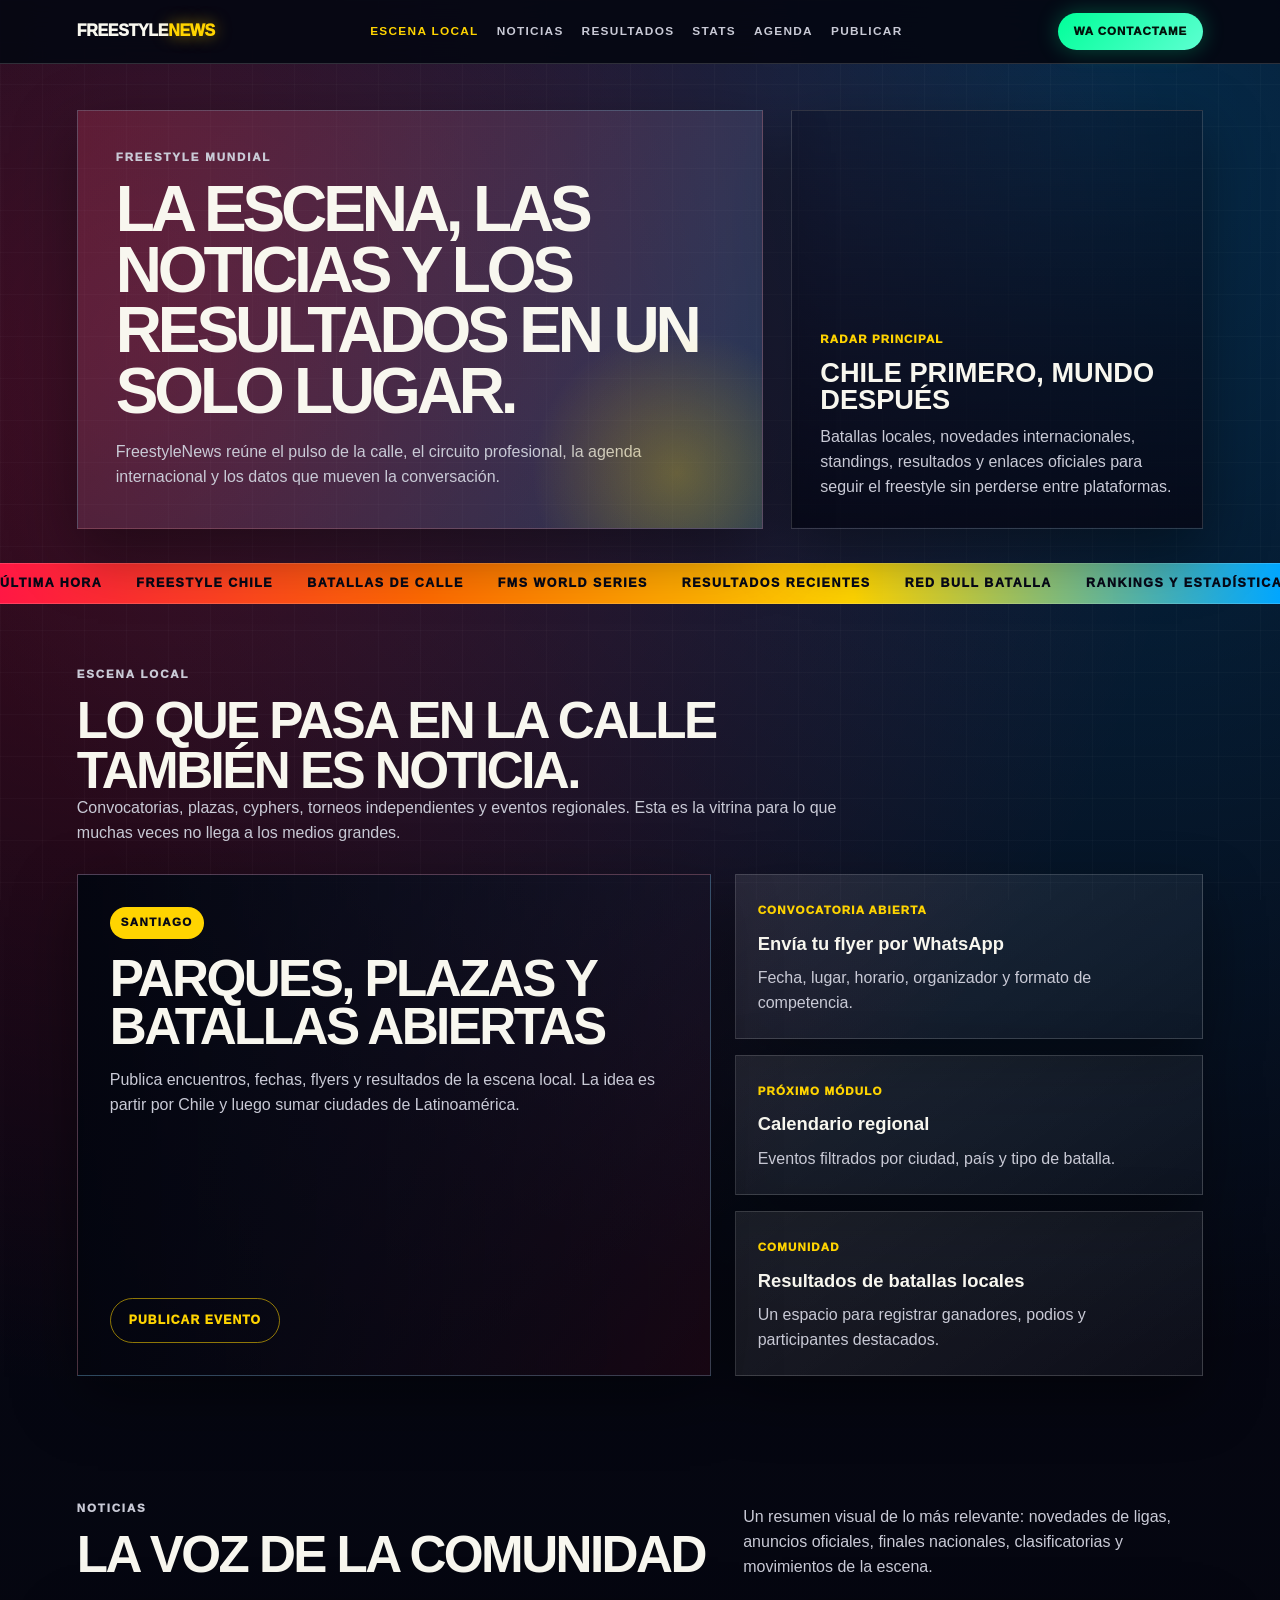
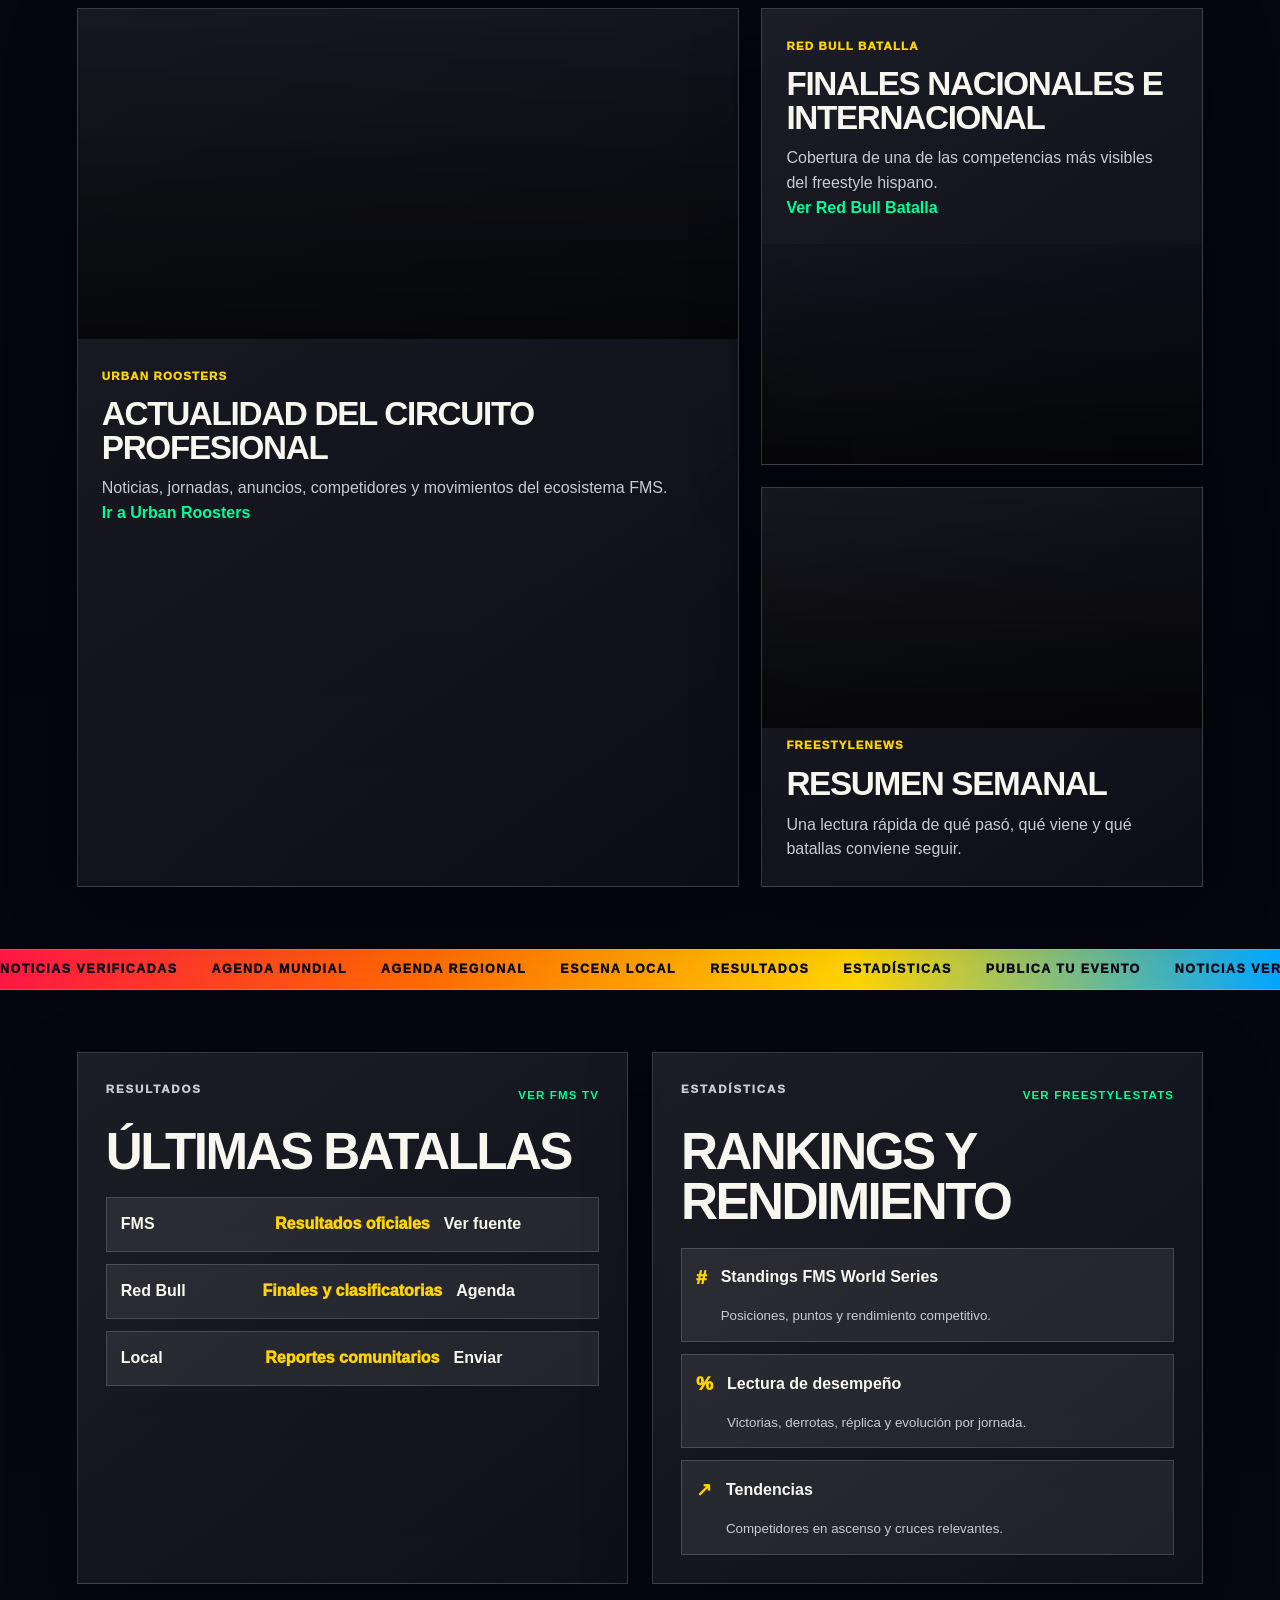
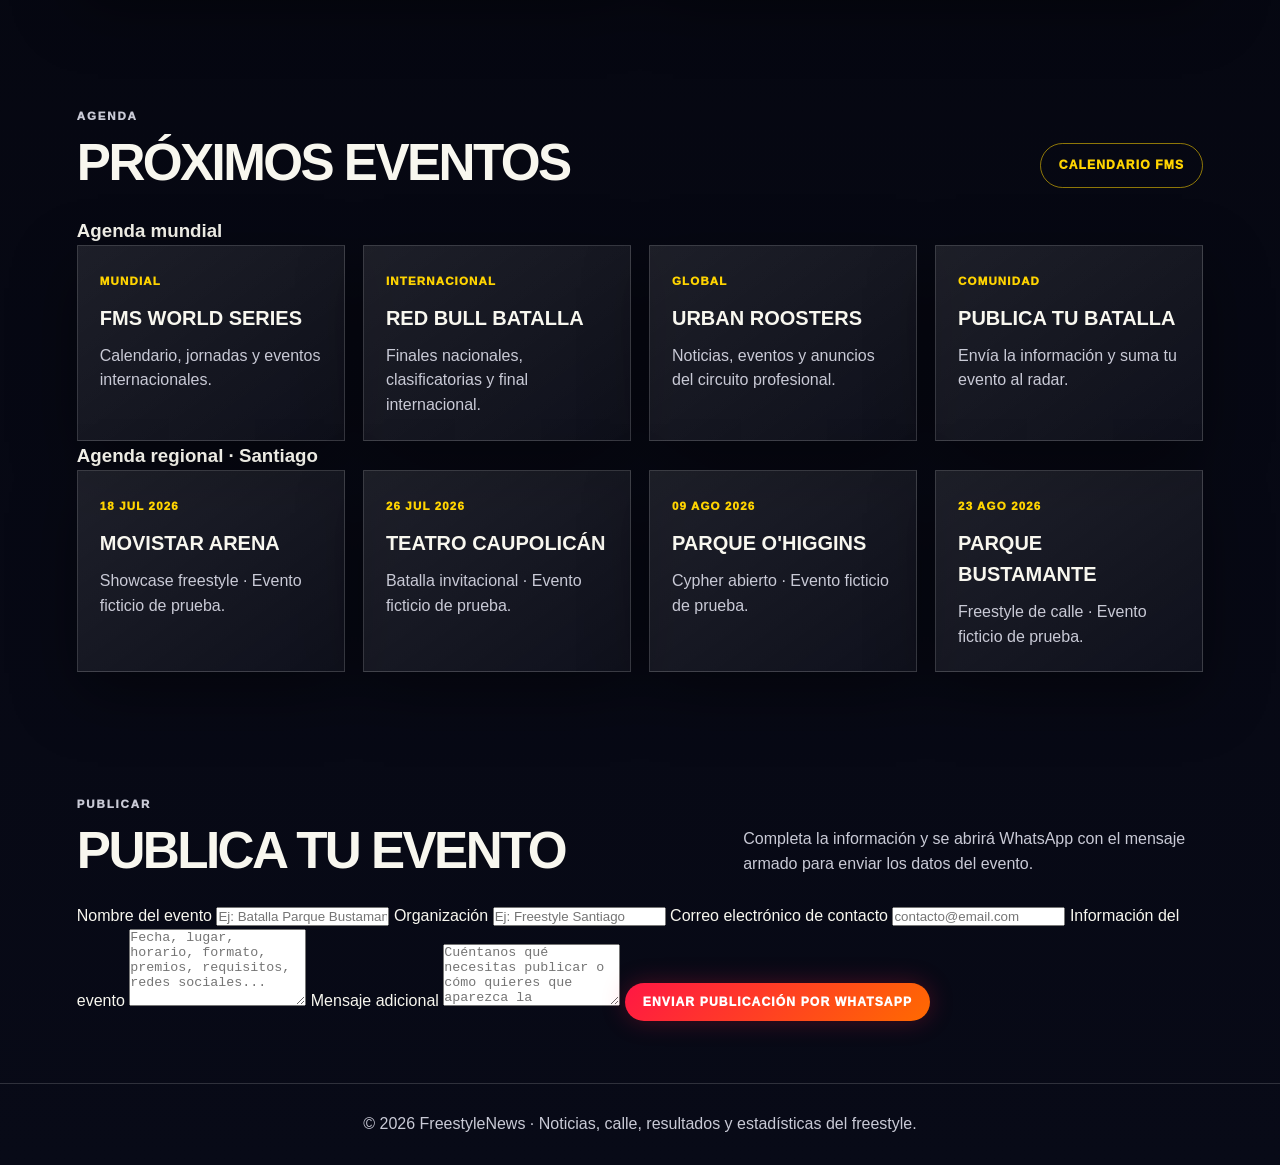
==== commit 11abefd6: "Agregar formulario de publicacion y agenda regional" ====
--- a/index.html
+++ b/index.html
@@ -18,7 +18,7 @@
       <a href="#resultados">Resultados</a>
       <a href="#estadisticas">Stats</a>
       <a href="#agenda">Agenda</a>
-      <a href="contacto.html">Publicar</a>
+      <a href="#publicar">Publicar</a>
     </nav>
 
     <a class="whatsapp-btn" href="https://wa.me/56966032734?text=quiero%20mas%20info%20de%20freestyle" target="_blank" rel="noopener noreferrer">WA Contactame</a>
@@ -40,18 +40,9 @@
 
     <section class="ticker" aria-label="Actualizaciones rápidas">
       <div class="ticker-track">
-        <span>Última hora</span>
-        <span>Freestyle Chile</span>
-        <span>Batallas de calle</span>
-        <span>FMS World Series</span>
-        <span>Resultados recientes</span>
-        <span>Red Bull Batalla</span>
-        <span>Rankings y estadísticas</span>
-        <span>Publica tu evento</span>
-        <span>Última hora</span>
-        <span>Freestyle Chile</span>
-        <span>Batallas de calle</span>
-        <span>FMS World Series</span>
+        <span>Última hora</span><span>Freestyle Chile</span><span>Batallas de calle</span><span>FMS World Series</span><span>Resultados recientes</span><span>Red Bull Batalla</span><span>Rankings y estadísticas</span><span>Publica tu evento</span>
+        <span>Última hora</span><span>Freestyle Chile</span><span>Batallas de calle</span><span>FMS World Series</span><span>Resultados recientes</span><span>Red Bull Batalla</span><span>Rankings y estadísticas</span><span>Publica tu evento</span>
+        <span>Última hora</span><span>Freestyle Chile</span><span>Batallas de calle</span><span>FMS World Series</span><span>Resultados recientes</span><span>Red Bull Batalla</span><span>Rankings y estadísticas</span><span>Publica tu evento</span>
       </div>
     </section>
 
@@ -69,7 +60,7 @@
             <h3>Parques, plazas y batallas abiertas</h3>
             <p>Publica encuentros, fechas, flyers y resultados de la escena local. La idea es partir por Chile y luego sumar ciudades de Latinoamérica.</p>
           </div>
-          <a href="contacto.html" class="secondary-btn">Publicar evento</a>
+          <a href="#publicar" class="secondary-btn">Publicar evento</a>
         </article>
 
         <div class="local-list">
@@ -96,7 +87,7 @@
       <div class="section-head split-head">
         <div>
           <p class="kicker">Noticias</p>
-          <h2>Portada freestyle</h2>
+          <h2>La voz de la comunidad</h2>
         </div>
         <p>Un resumen visual de lo más relevante: novedades de ligas, anuncios oficiales, finales nacionales, clasificatorias y movimientos de la escena.</p>
       </div>
@@ -135,16 +126,9 @@
 
     <section class="wide-banner">
       <div class="banner-track">
-        <span>Noticias verificadas</span>
-        <span>Agenda mundial</span>
-        <span>Escena local</span>
-        <span>Resultados</span>
-        <span>Estadísticas</span>
-        <span>Publica tu evento</span>
-        <span>Noticias verificadas</span>
-        <span>Agenda mundial</span>
-        <span>Escena local</span>
-        <span>Resultados</span>
+        <span>Noticias verificadas</span><span>Agenda mundial</span><span>Agenda regional</span><span>Escena local</span><span>Resultados</span><span>Estadísticas</span><span>Publica tu evento</span>
+        <span>Noticias verificadas</span><span>Agenda mundial</span><span>Agenda regional</span><span>Escena local</span><span>Resultados</span><span>Estadísticas</span><span>Publica tu evento</span>
+        <span>Noticias verificadas</span><span>Agenda mundial</span><span>Agenda regional</span><span>Escena local</span><span>Resultados</span><span>Estadísticas</span><span>Publica tu evento</span>
       </div>
     </section>
 
@@ -185,37 +169,54 @@
         <a href="https://fms.tv/" target="_blank" rel="noopener noreferrer" class="secondary-btn">Calendario FMS</a>
       </div>
 
-      <div class="agenda-grid">
-        <article>
-          <span>Mundial</span>
-          <h3>FMS World Series</h3>
-          <p>Calendario, jornadas y eventos internacionales.</p>
-        </article>
-        <article>
-          <span>Internacional</span>
-          <h3>Red Bull Batalla</h3>
-          <p>Finales nacionales, clasificatorias y final internacional.</p>
-        </article>
-        <article>
-          <span>Chile</span>
-          <h3>Escena local</h3>
-          <p>Batallas de calle, plazas, torneos independientes y cyphers.</p>
-        </article>
-        <article class="submit-event">
-          <span>Comunidad</span>
-          <h3>Publica tu batalla</h3>
-          <p>Envía la información y suma tu evento al radar.</p>
-        </article>
-      </div>
-    </section>
-
-    <section class="submit-section" id="publicar">
-      <div>
-        <p class="kicker">Publicar</p>
-        <h2>¿Tienes una noticia, flyer o resultado?</h2>
-        <p>Manda la información por WhatsApp: evento, ciudad, fecha, flyer, participantes o resultado. La escena también se construye desde abajo.</p>
-      </div>
-      <a href="https://wa.me/56966032734?text=quiero%20mas%20info%20de%20freestyle" target="_blank" rel="noopener noreferrer" class="primary-btn">Enviar por WhatsApp</a>
+      <div class="agenda-block">
+        <h3>Agenda mundial</h3>
+        <div class="agenda-grid">
+          <article><span>Mundial</span><h3>FMS World Series</h3><p>Calendario, jornadas y eventos internacionales.</p></article>
+          <article><span>Internacional</span><h3>Red Bull Batalla</h3><p>Finales nacionales, clasificatorias y final internacional.</p></article>
+          <article><span>Global</span><h3>Urban Roosters</h3><p>Noticias, eventos y anuncios del circuito profesional.</p></article>
+          <article class="submit-event"><span>Comunidad</span><h3>Publica tu batalla</h3><p>Envía la información y suma tu evento al radar.</p></article>
+        </div>
+      </div>
+
+      <div class="agenda-block regional-agenda">
+        <h3>Agenda regional · Santiago</h3>
+        <div class="agenda-grid">
+          <article><span>18 JUL 2026</span><h3>Movistar Arena</h3><p>Showcase freestyle · Evento ficticio de prueba.</p></article>
+          <article><span>26 JUL 2026</span><h3>Teatro Caupolicán</h3><p>Batalla invitacional · Evento ficticio de prueba.</p></article>
+          <article><span>09 AGO 2026</span><h3>Parque O'Higgins</h3><p>Cypher abierto · Evento ficticio de prueba.</p></article>
+          <article><span>23 AGO 2026</span><h3>Parque Bustamante</h3><p>Freestyle de calle · Evento ficticio de prueba.</p></article>
+        </div>
+      </div>
+    </section>
+
+    <section class="section publish-section" id="publicar">
+      <div class="section-head split-head">
+        <div>
+          <p class="kicker">Publicar</p>
+          <h2>Publica tu evento</h2>
+        </div>
+        <p>Completa la información y se abrirá WhatsApp con el mensaje armado para enviar los datos del evento.</p>
+      </div>
+
+      <form class="publish-form" id="publishForm">
+        <label for="eventName">Nombre del evento</label>
+        <input type="text" id="eventName" placeholder="Ej: Batalla Parque Bustamante" required />
+
+        <label for="organization">Organización</label>
+        <input type="text" id="organization" placeholder="Ej: Freestyle Santiago" required />
+
+        <label for="contactEmail">Correo electrónico de contacto</label>
+        <input type="email" id="contactEmail" placeholder="contacto@email.com" required />
+
+        <label for="eventInfo">Información del evento</label>
+        <textarea id="eventInfo" rows="5" placeholder="Fecha, lugar, horario, formato, premios, requisitos, redes sociales..." required></textarea>
+
+        <label for="publisherMessage">Mensaje adicional</label>
+        <textarea id="publisherMessage" rows="4" placeholder="Cuéntanos qué necesitas publicar o cómo quieres que aparezca la información."></textarea>
+
+        <button type="submit" class="primary-btn">Enviar publicación por WhatsApp</button>
+      </form>
     </section>
   </main>
 
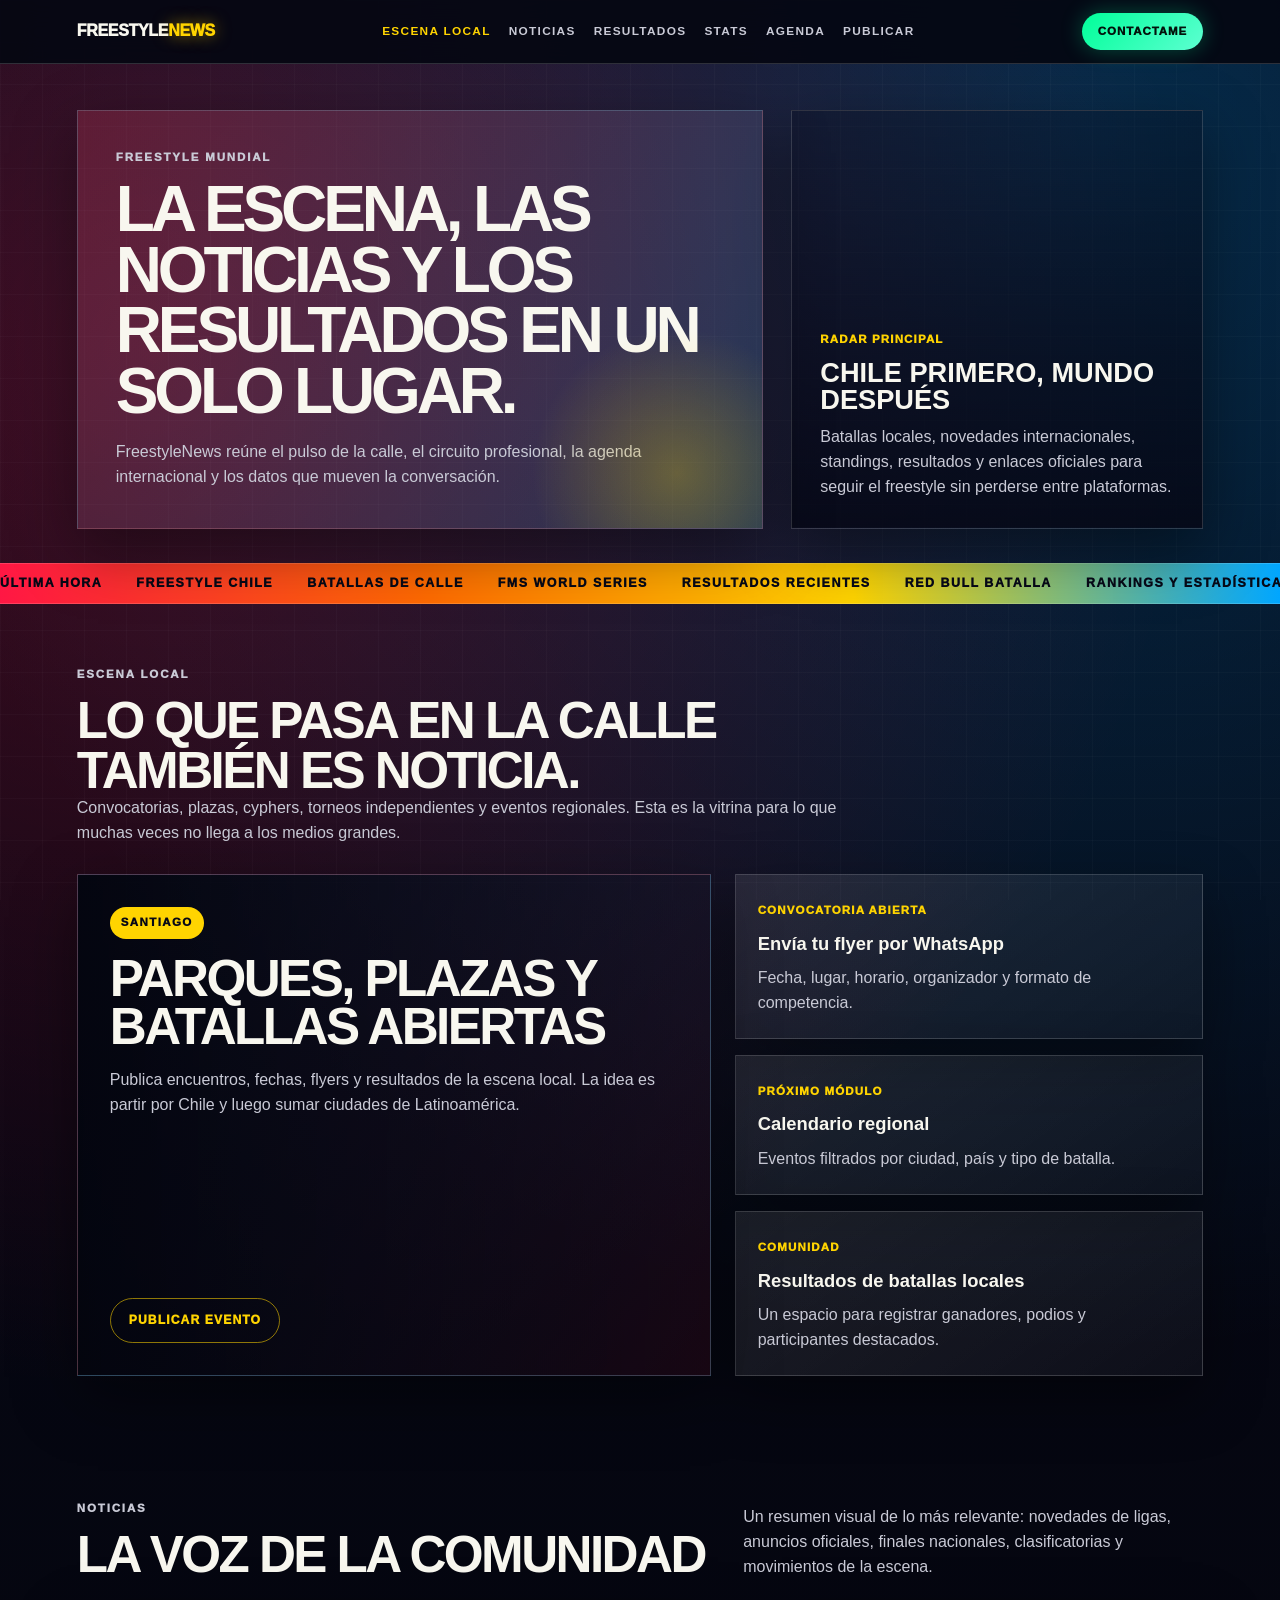
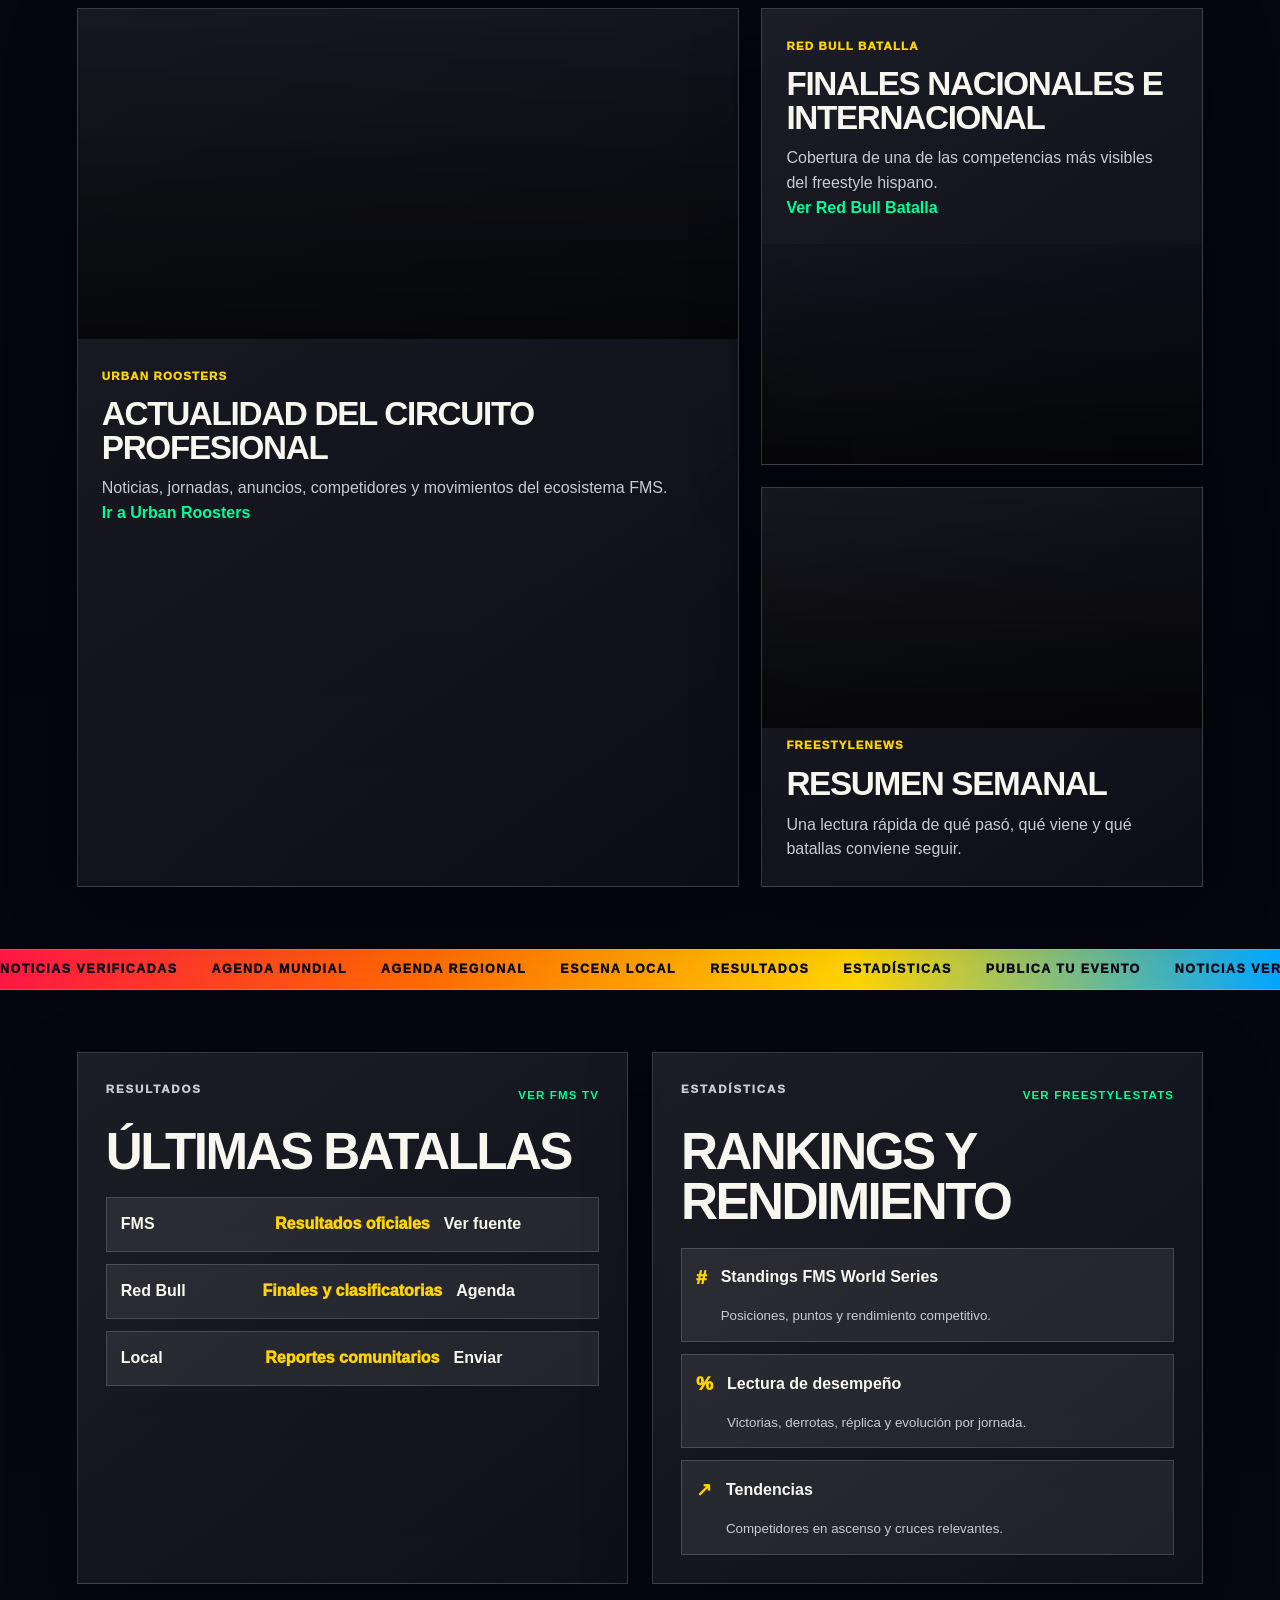
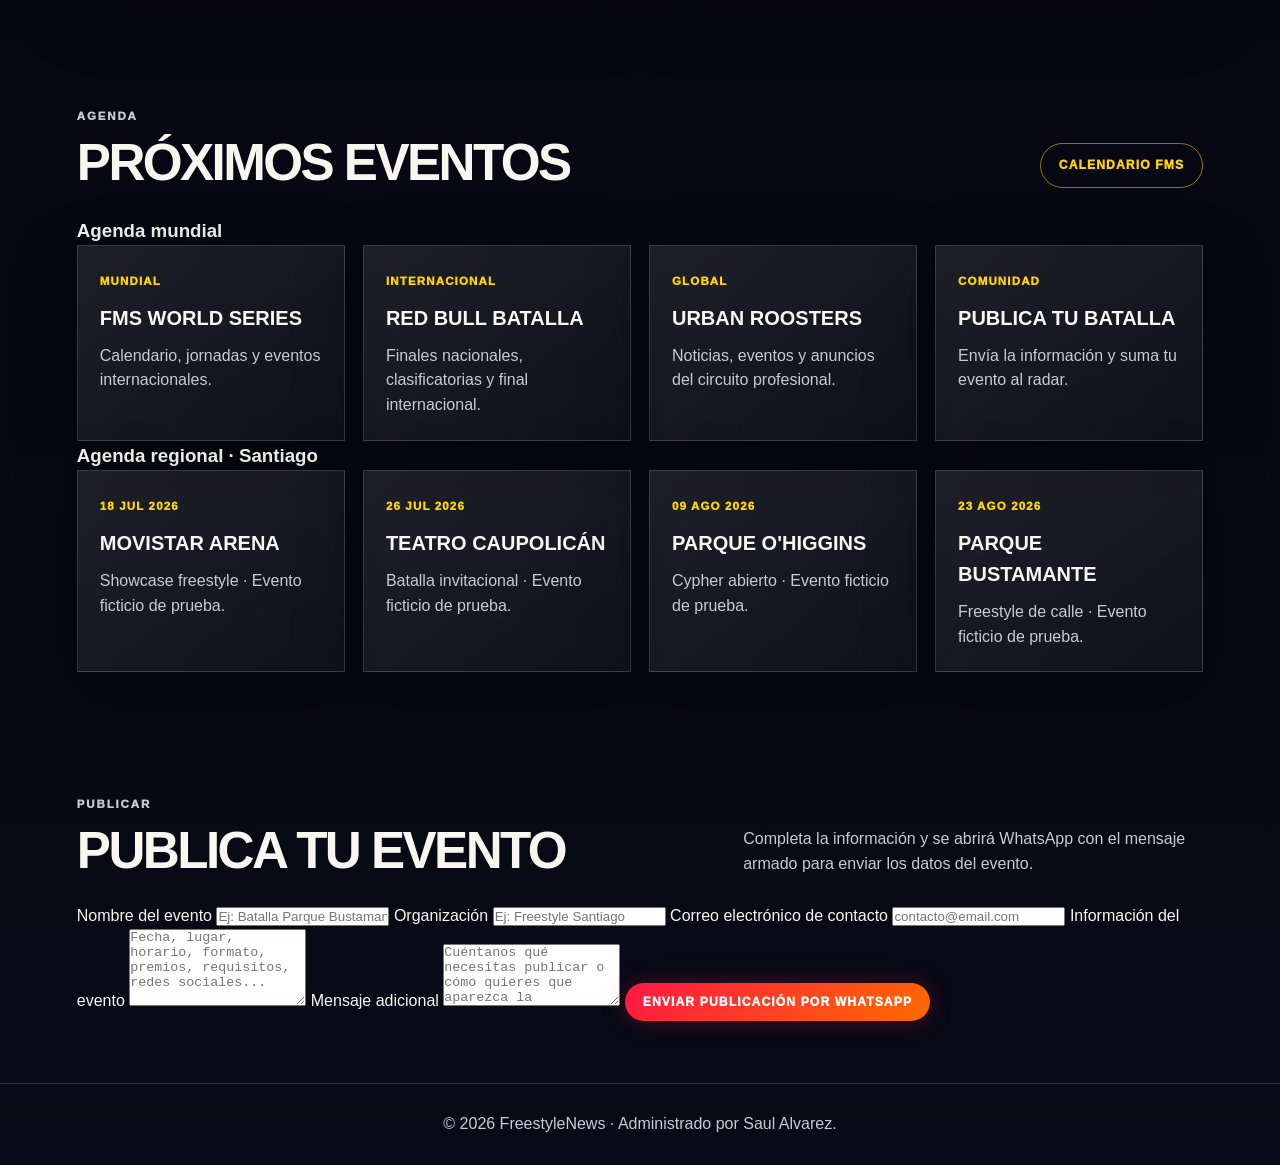
==== commit 811436af: "Actualizar mensaje WhatsApp y footer" ====
--- a/index.html
+++ b/index.html
@@ -21,7 +21,7 @@
       <a href="#publicar">Publicar</a>
     </nav>
 
-    <a class="whatsapp-btn" href="https://wa.me/56966032734?text=quiero%20mas%20info%20de%20freestyle" target="_blank" rel="noopener noreferrer">WA Contactame</a>
+    <a class="whatsapp-btn" href="https://wa.me/56966032734?text=Hola%2C%20quisiera%20recibir%20m%C3%A1s%20informaci%C3%B3n%20sobre%20FreestyleNews%20y%20los%20pr%C3%B3ximos%20eventos%20de%20freestyle." target="_blank" rel="noopener noreferrer">Contactame</a>
   </header>
 
   <main>
@@ -221,7 +221,7 @@
   </main>
 
   <footer class="footer">
-    <p>© 2026 FreestyleNews · Noticias, calle, resultados y estadísticas del freestyle.</p>
+    <p>© 2026 FreestyleNews · Administrado por Saul Alvarez.</p>
   </footer>
 
   <script src="script.js"></script>
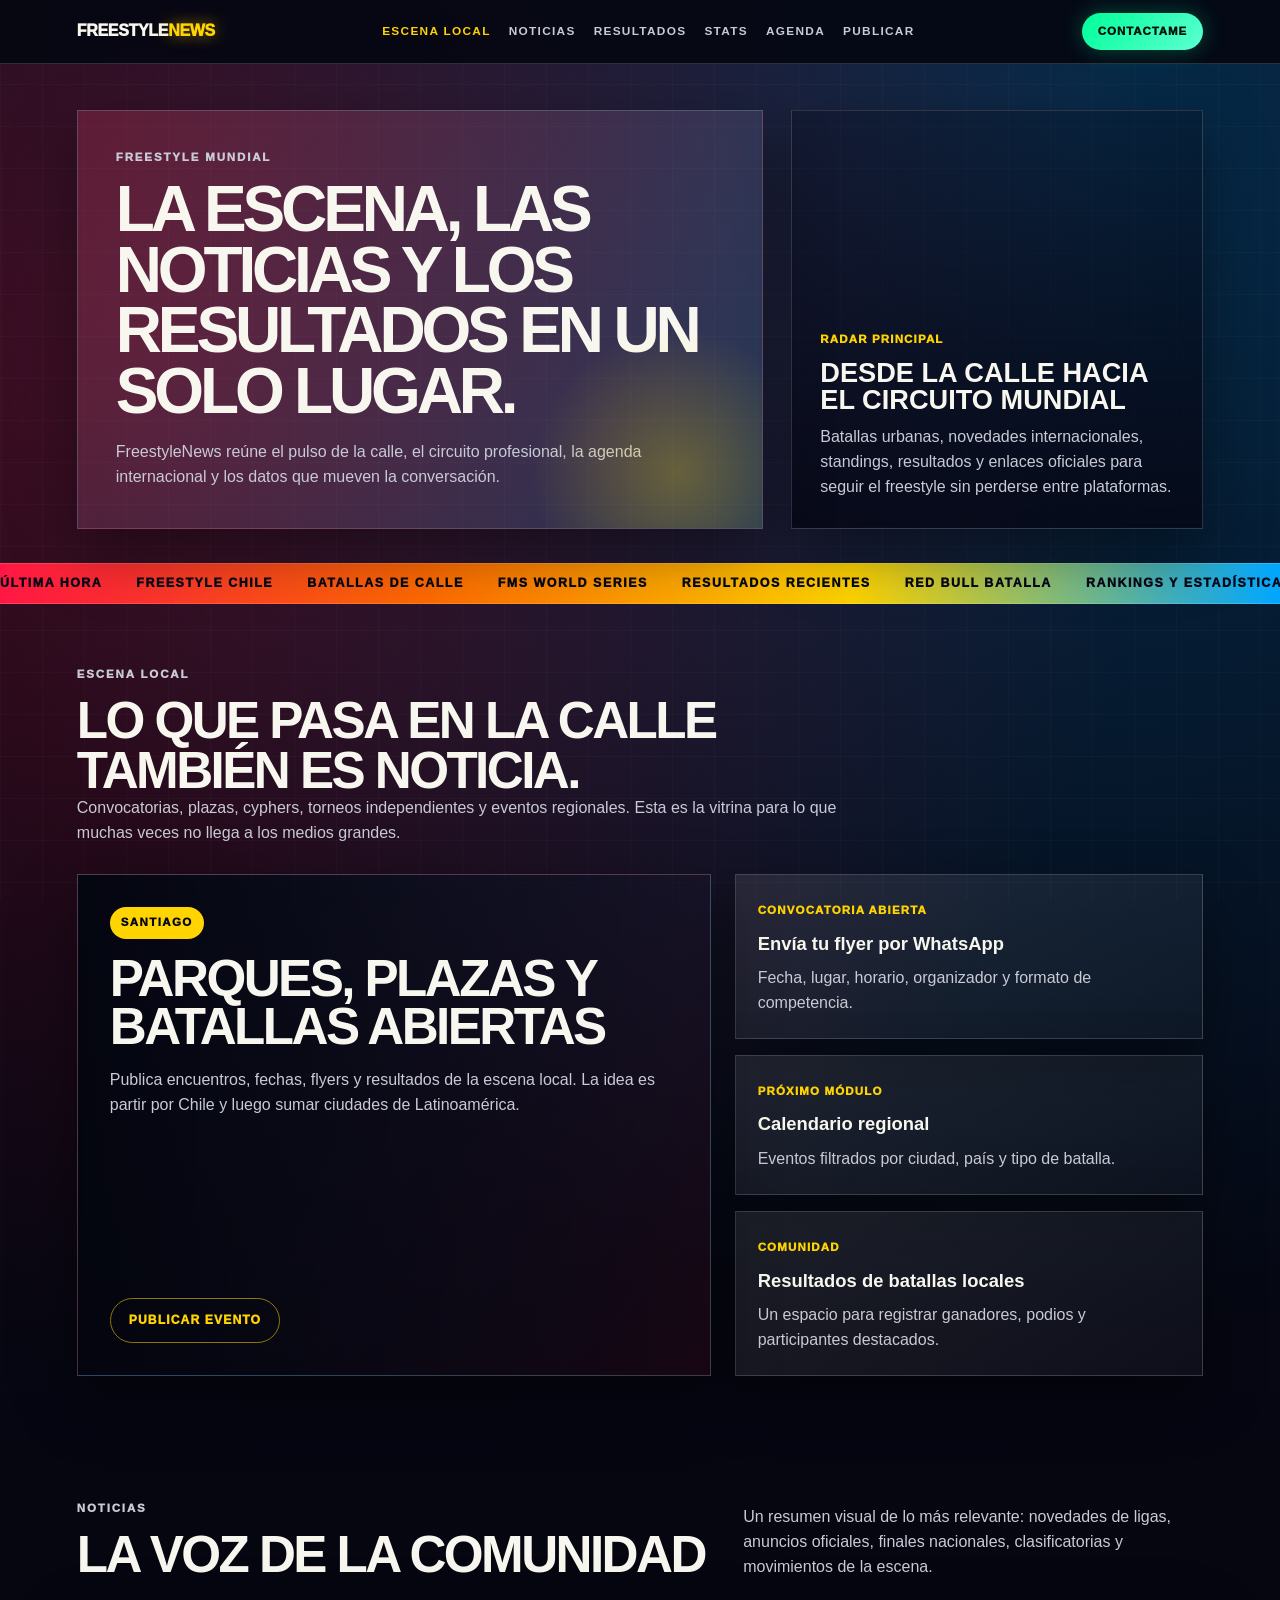
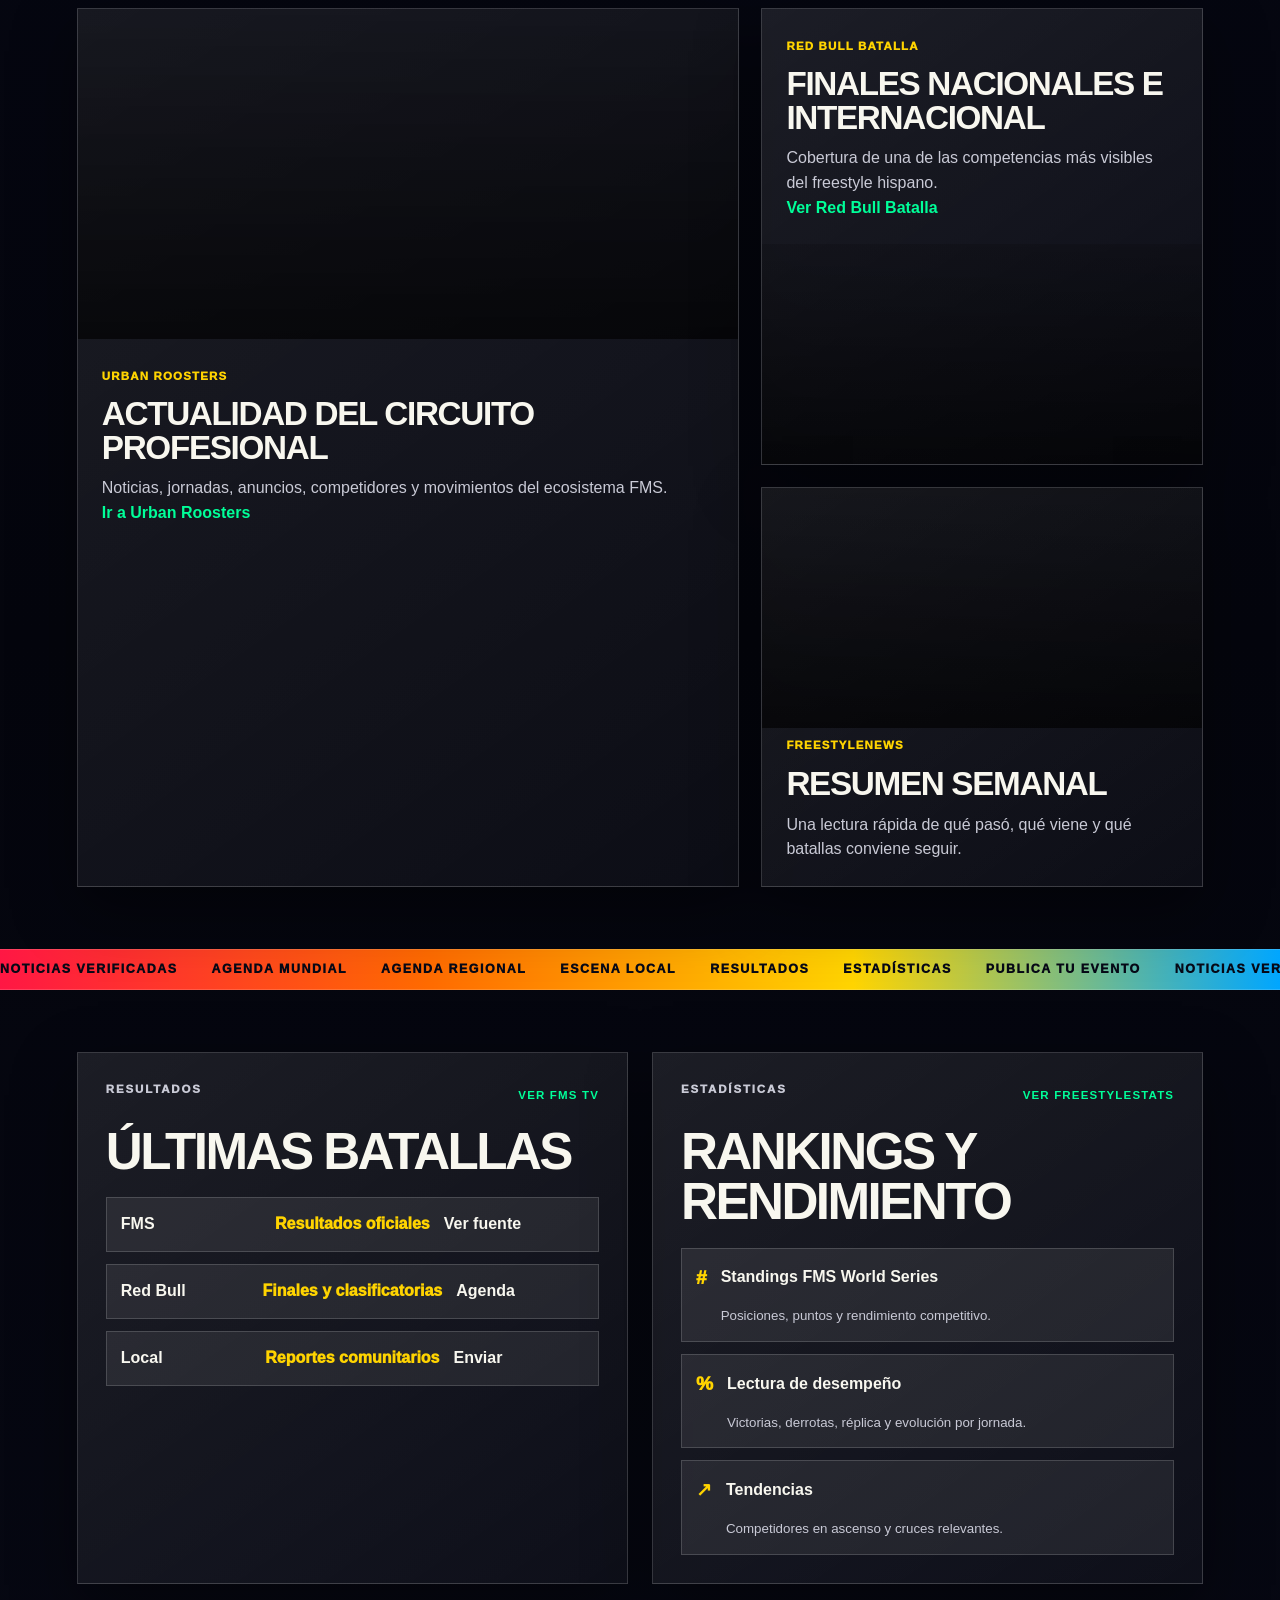
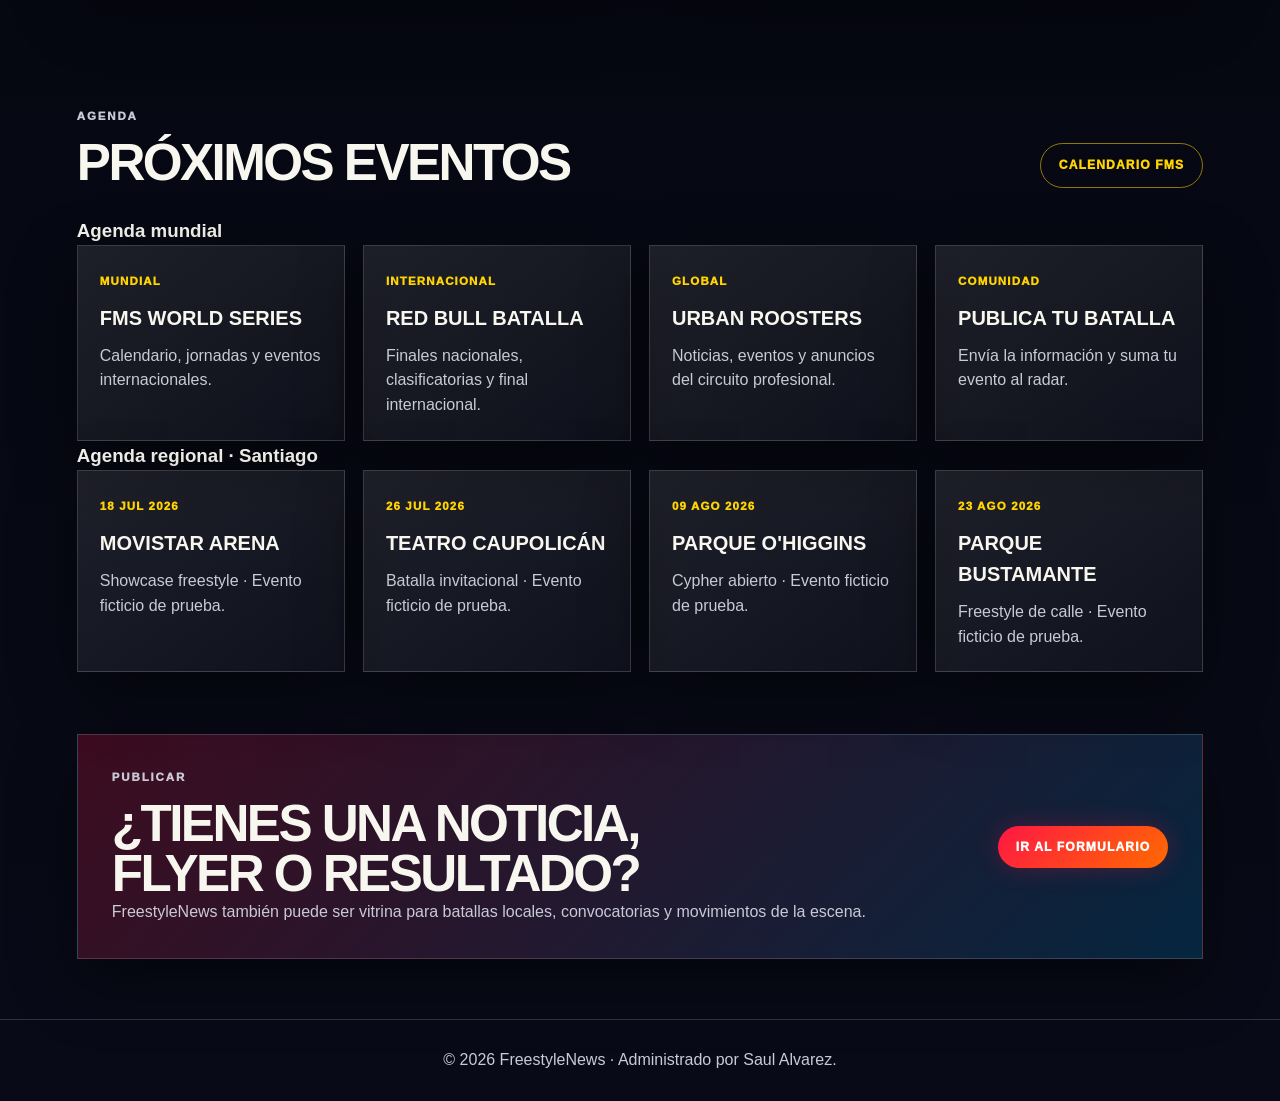
==== commit 421ba0ca: "Reparar flujo de publicacion en home" ====
--- a/index.html
+++ b/index.html
@@ -18,7 +18,7 @@
       <a href="#resultados">Resultados</a>
       <a href="#estadisticas">Stats</a>
       <a href="#agenda">Agenda</a>
-      <a href="#publicar">Publicar</a>
+      <a href="contacto.html">Publicar</a>
     </nav>
 
     <a class="whatsapp-btn" href="https://wa.me/56966032734?text=Hola%2C%20quisiera%20recibir%20m%C3%A1s%20informaci%C3%B3n%20sobre%20FreestyleNews%20y%20los%20pr%C3%B3ximos%20eventos%20de%20freestyle." target="_blank" rel="noopener noreferrer">Contactame</a>
@@ -33,8 +33,8 @@
       </div>
       <div class="hero-panel">
         <span>Radar principal</span>
-        <strong>Chile primero, mundo después</strong>
-        <p>Batallas locales, novedades internacionales, standings, resultados y enlaces oficiales para seguir el freestyle sin perderse entre plataformas.</p>
+        <strong>Desde la calle hacia el circuito mundial</strong>
+        <p>Batallas urbanas, novedades internacionales, standings, resultados y enlaces oficiales para seguir el freestyle sin perderse entre plataformas.</p>
       </div>
     </section>
 
@@ -60,7 +60,7 @@
             <h3>Parques, plazas y batallas abiertas</h3>
             <p>Publica encuentros, fechas, flyers y resultados de la escena local. La idea es partir por Chile y luego sumar ciudades de Latinoamérica.</p>
           </div>
-          <a href="#publicar" class="secondary-btn">Publicar evento</a>
+          <a href="contacto.html" class="secondary-btn">Publicar evento</a>
         </article>
 
         <div class="local-list">
@@ -169,7 +169,7 @@
         <a href="https://fms.tv/" target="_blank" rel="noopener noreferrer" class="secondary-btn">Calendario FMS</a>
       </div>
 
-      <div class="agenda-block">
+      <div class="agenda-block agenda-world">
         <h3>Agenda mundial</h3>
         <div class="agenda-grid">
           <article><span>Mundial</span><h3>FMS World Series</h3><p>Calendario, jornadas y eventos internacionales.</p></article>
@@ -179,7 +179,7 @@
         </div>
       </div>
 
-      <div class="agenda-block regional-agenda">
+      <div class="agenda-block agenda-chile">
         <h3>Agenda regional · Santiago</h3>
         <div class="agenda-grid">
           <article><span>18 JUL 2026</span><h3>Movistar Arena</h3><p>Showcase freestyle · Evento ficticio de prueba.</p></article>
@@ -190,33 +190,13 @@
       </div>
     </section>
 
-    <section class="section publish-section" id="publicar">
-      <div class="section-head split-head">
-        <div>
-          <p class="kicker">Publicar</p>
-          <h2>Publica tu evento</h2>
-        </div>
-        <p>Completa la información y se abrirá WhatsApp con el mensaje armado para enviar los datos del evento.</p>
-      </div>
-
-      <form class="publish-form" id="publishForm">
-        <label for="eventName">Nombre del evento</label>
-        <input type="text" id="eventName" placeholder="Ej: Batalla Parque Bustamante" required />
-
-        <label for="organization">Organización</label>
-        <input type="text" id="organization" placeholder="Ej: Freestyle Santiago" required />
-
-        <label for="contactEmail">Correo electrónico de contacto</label>
-        <input type="email" id="contactEmail" placeholder="contacto@email.com" required />
-
-        <label for="eventInfo">Información del evento</label>
-        <textarea id="eventInfo" rows="5" placeholder="Fecha, lugar, horario, formato, premios, requisitos, redes sociales..." required></textarea>
-
-        <label for="publisherMessage">Mensaje adicional</label>
-        <textarea id="publisherMessage" rows="4" placeholder="Cuéntanos qué necesitas publicar o cómo quieres que aparezca la información."></textarea>
-
-        <button type="submit" class="primary-btn">Enviar publicación por WhatsApp</button>
-      </form>
+    <section class="submit-section" id="publicar">
+      <div>
+        <p class="kicker">Publicar</p>
+        <h2>¿Tienes una noticia, flyer o resultado?</h2>
+        <p>FreestyleNews también puede ser vitrina para batallas locales, convocatorias y movimientos de la escena.</p>
+      </div>
+      <a href="contacto.html" class="primary-btn">Ir al formulario</a>
     </section>
   </main>
 
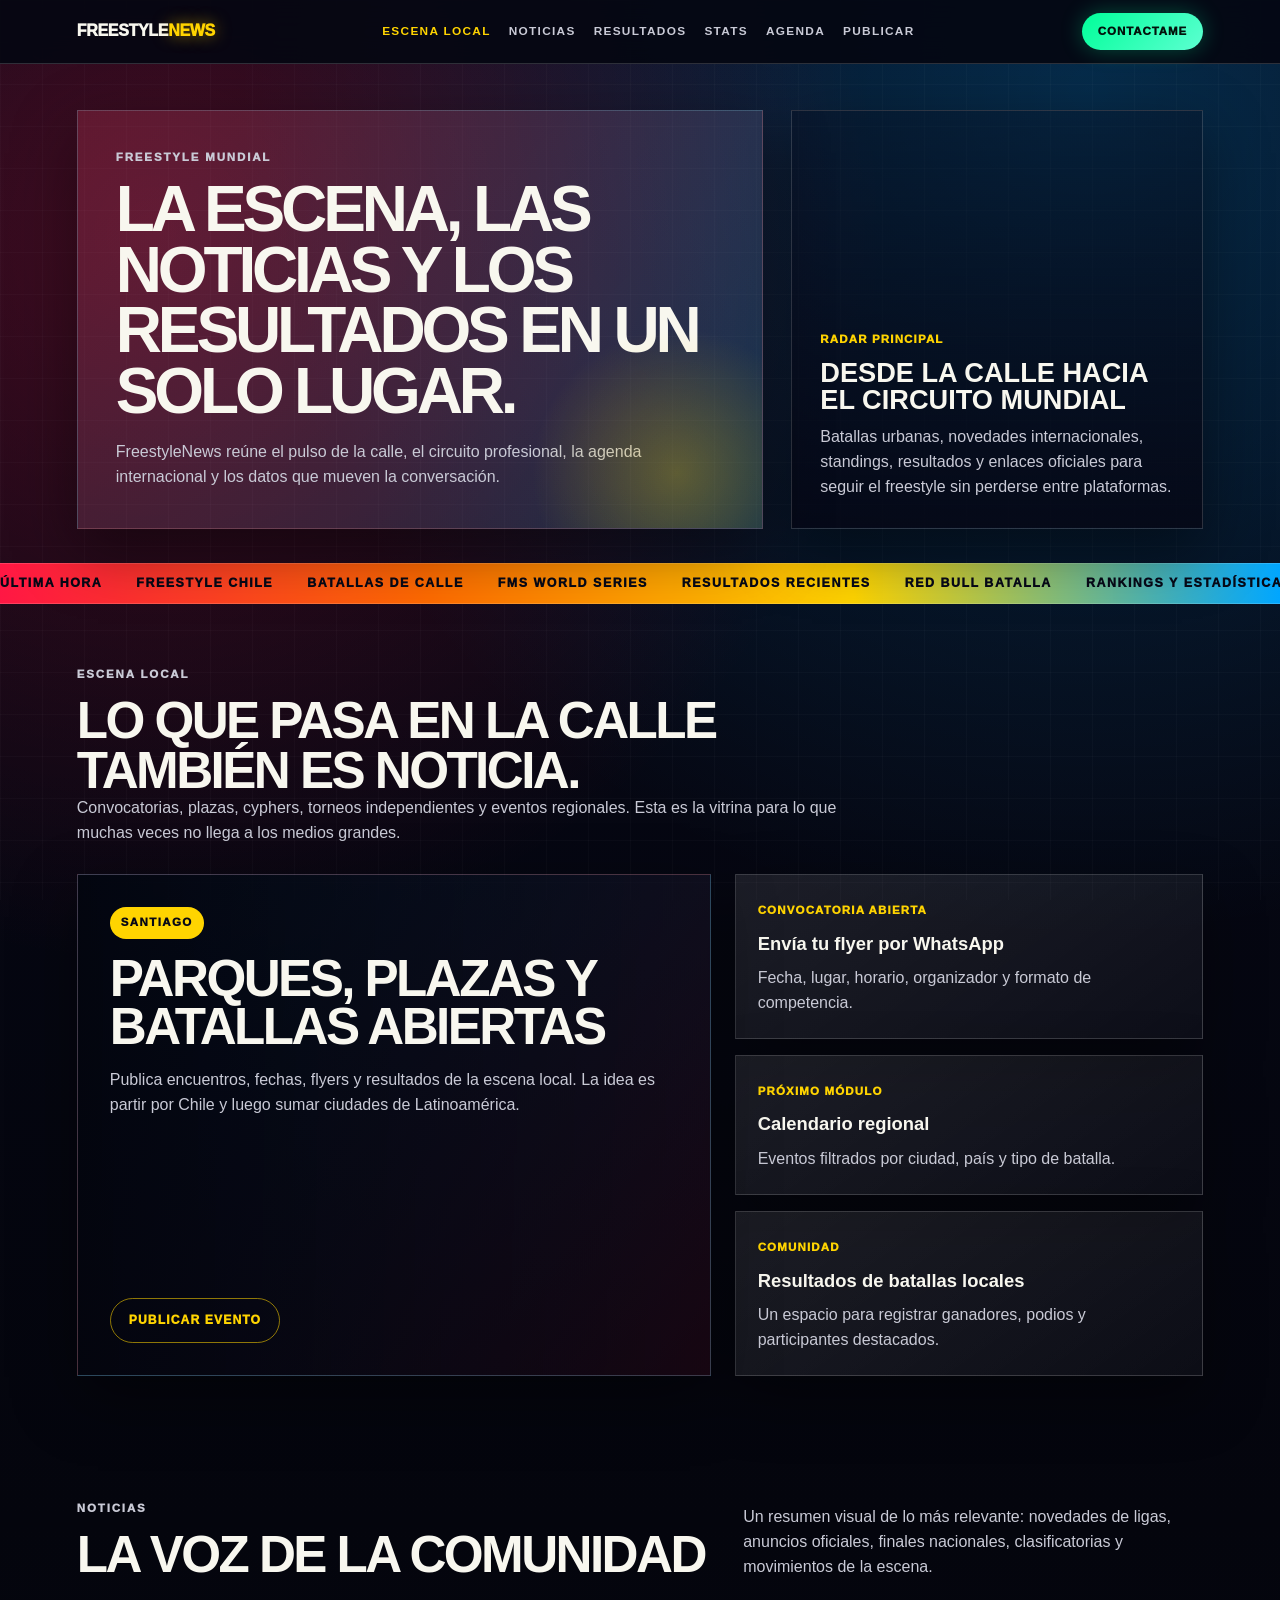
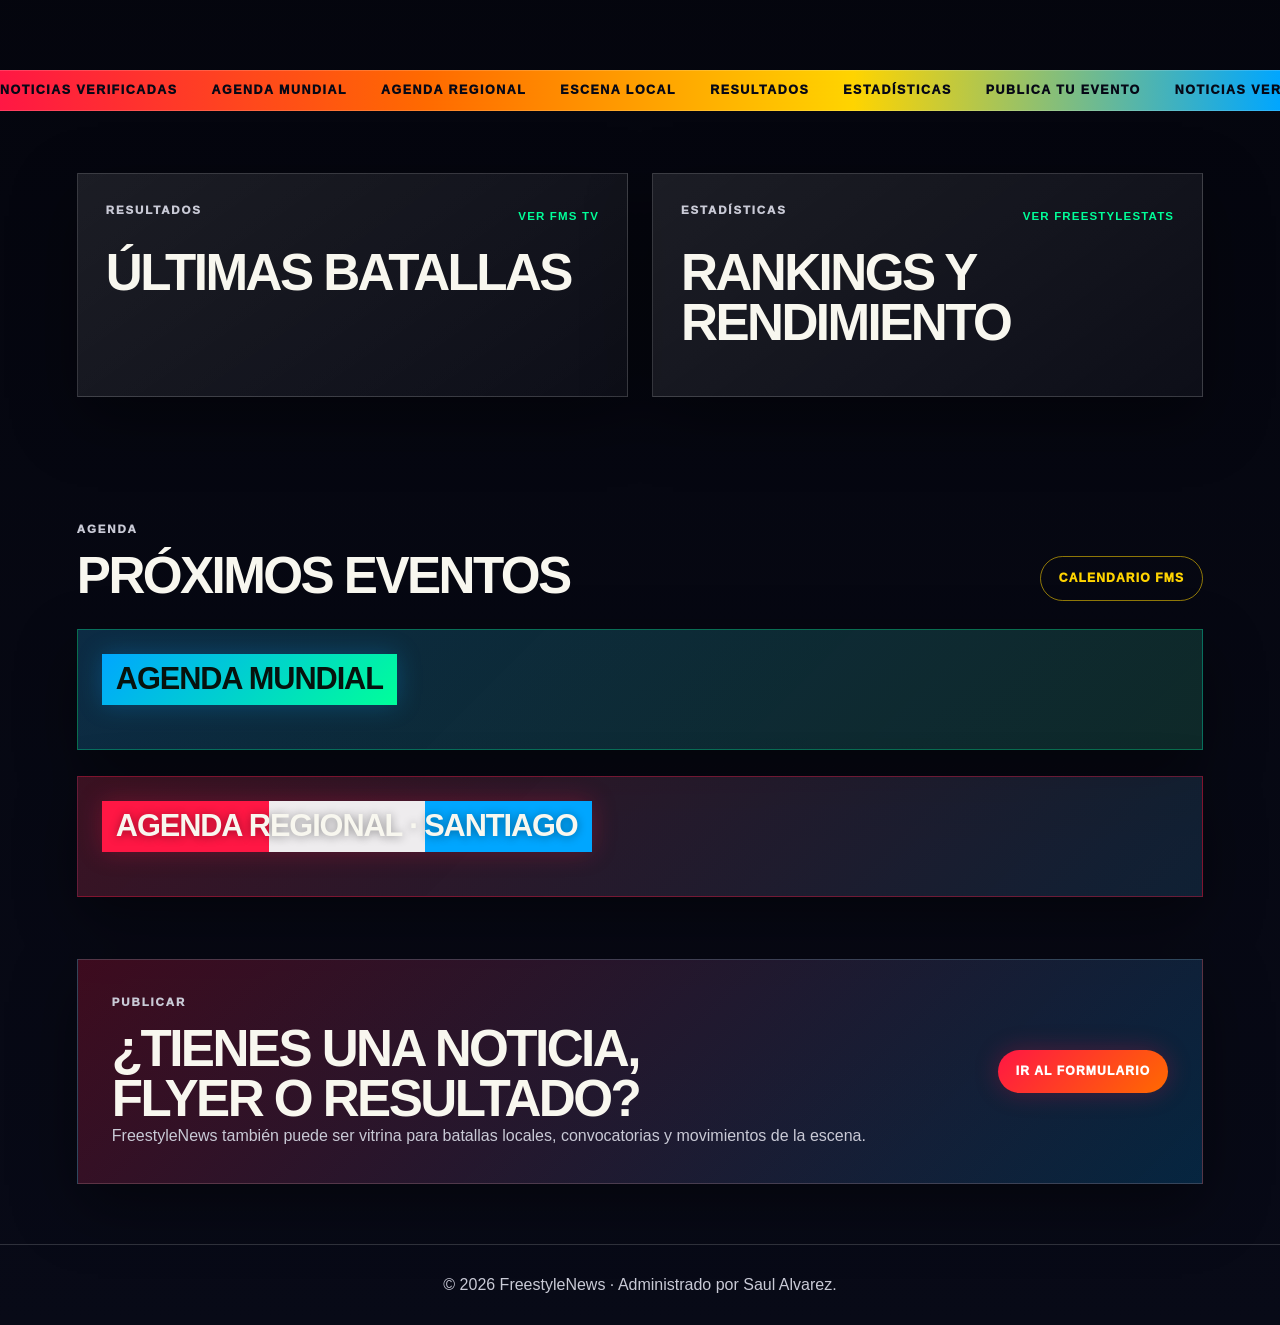
==== commit 8712fb21: "Conectar data.js al home beta" ====
--- a/index.html
+++ b/index.html
@@ -92,36 +92,7 @@
         <p>Un resumen visual de lo más relevante: novedades de ligas, anuncios oficiales, finales nacionales, clasificatorias y movimientos de la escena.</p>
       </div>
 
-      <div class="magazine-grid">
-        <article class="main-story story-card">
-          <div class="story-image image-crowd"></div>
-          <div class="story-content">
-            <span>Urban Roosters</span>
-            <h3>Actualidad del circuito profesional</h3>
-            <p>Noticias, jornadas, anuncios, competidores y movimientos del ecosistema FMS.</p>
-            <a href="https://urbanroosters.com" target="_blank" rel="noopener noreferrer">Ir a Urban Roosters</a>
-          </div>
-        </article>
-
-        <article class="story-card side-story">
-          <div class="story-content">
-            <span>Red Bull Batalla</span>
-            <h3>Finales nacionales e internacional</h3>
-            <p>Cobertura de una de las competencias más visibles del freestyle hispano.</p>
-            <a href="https://www.redbull.com/cl-es/event-series/red-bull-batalla" target="_blank" rel="noopener noreferrer">Ver Red Bull Batalla</a>
-          </div>
-          <div class="story-image image-stage"></div>
-        </article>
-
-        <article class="story-card side-story reverse">
-          <div class="story-image image-mic"></div>
-          <div class="story-content">
-            <span>FreestyleNews</span>
-            <h3>Resumen semanal</h3>
-            <p>Una lectura rápida de qué pasó, qué viene y qué batallas conviene seguir.</p>
-          </div>
-        </article>
-      </div>
+      <div class="magazine-grid" id="newsContainer"></div>
     </section>
 
     <section class="wide-banner">
@@ -139,11 +110,7 @@
           <a href="https://fms.tv/resultados/" target="_blank" rel="noopener noreferrer">Ver FMS TV</a>
         </div>
         <h2>Últimas batallas</h2>
-        <div class="result-list">
-          <div><strong>FMS</strong><span>Resultados oficiales</span><strong>Ver fuente</strong></div>
-          <div><strong>Red Bull</strong><span>Finales y clasificatorias</span><strong>Agenda</strong></div>
-          <div><strong>Local</strong><span>Reportes comunitarios</span><strong>Enviar</strong></div>
-        </div>
+        <div class="result-list" id="resultsContainer"></div>
       </div>
 
       <div class="dashboard-card" id="estadisticas">
@@ -152,11 +119,7 @@
           <a href="https://freestylestats.com/competition/fms-world-series/2025-2026/standings" target="_blank" rel="noopener noreferrer">Ver FreestyleStats</a>
         </div>
         <h2>Rankings y rendimiento</h2>
-        <div class="rank-list">
-          <div><span>#</span><strong>Standings FMS World Series</strong><small>Posiciones, puntos y rendimiento competitivo.</small></div>
-          <div><span>%</span><strong>Lectura de desempeño</strong><small>Victorias, derrotas, réplica y evolución por jornada.</small></div>
-          <div><span>↗</span><strong>Tendencias</strong><small>Competidores en ascenso y cruces relevantes.</small></div>
-        </div>
+        <div class="rank-list" id="statsContainer"></div>
       </div>
     </section>
 
@@ -171,22 +134,12 @@
 
       <div class="agenda-block agenda-world">
         <h3>Agenda mundial</h3>
-        <div class="agenda-grid">
-          <article><span>Mundial</span><h3>FMS World Series</h3><p>Calendario, jornadas y eventos internacionales.</p></article>
-          <article><span>Internacional</span><h3>Red Bull Batalla</h3><p>Finales nacionales, clasificatorias y final internacional.</p></article>
-          <article><span>Global</span><h3>Urban Roosters</h3><p>Noticias, eventos y anuncios del circuito profesional.</p></article>
-          <article class="submit-event"><span>Comunidad</span><h3>Publica tu batalla</h3><p>Envía la información y suma tu evento al radar.</p></article>
-        </div>
+        <div class="agenda-grid" id="worldAgendaContainer"></div>
       </div>
 
       <div class="agenda-block agenda-chile">
         <h3>Agenda regional · Santiago</h3>
-        <div class="agenda-grid">
-          <article><span>18 JUL 2026</span><h3>Movistar Arena</h3><p>Showcase freestyle · Evento ficticio de prueba.</p></article>
-          <article><span>26 JUL 2026</span><h3>Teatro Caupolicán</h3><p>Batalla invitacional · Evento ficticio de prueba.</p></article>
-          <article><span>09 AGO 2026</span><h3>Parque O'Higgins</h3><p>Cypher abierto · Evento ficticio de prueba.</p></article>
-          <article><span>23 AGO 2026</span><h3>Parque Bustamante</h3><p>Freestyle de calle · Evento ficticio de prueba.</p></article>
-        </div>
+        <div class="agenda-grid" id="regionalAgendaContainer"></div>
       </div>
     </section>
 
@@ -204,6 +157,7 @@
     <p>© 2026 FreestyleNews · Administrado por Saul Alvarez.</p>
   </footer>
 
+  <script src="data.js"></script>
   <script src="script.js"></script>
 </body>
 </html>
--- a/estilos.css
+++ b/estilos.css
@@ -305,6 +305,53 @@
 .rank-list span { color: var(--yellow); font-weight: 950; font-size: 1.2rem; }
 .rank-list small { color: var(--text-muted); grid-column: 2; }
 
+.agenda-block {
+  margin-top: 26px;
+  padding: 24px;
+  border: 1px solid var(--border);
+  background: rgba(255,255,255,.045);
+  box-shadow: var(--shadow);
+}
+.agenda-block > h3 {
+  display: inline-flex;
+  align-items: center;
+  width: fit-content;
+  margin-bottom: 20px;
+  padding: 10px 14px;
+  font-size: clamp(1.35rem, 2.4vw, 2.1rem);
+  line-height: 1;
+  text-transform: uppercase;
+  letter-spacing: -.035em;
+}
+.agenda-world {
+  background: linear-gradient(135deg, rgba(0,166,255,.18), rgba(0,255,153,.10)), rgba(255,255,255,.04);
+  border-color: rgba(0,255,153,.32);
+}
+.agenda-world > h3 {
+  color: #06120d;
+  background: linear-gradient(135deg, var(--blue), var(--green));
+  box-shadow: 0 0 24px rgba(0,166,255,.26);
+}
+.agenda-world .agenda-grid article {
+  border-color: rgba(0,255,153,.22);
+  background: linear-gradient(145deg, rgba(0,166,255,.13), rgba(0,255,153,.055));
+}
+.agenda-world .agenda-grid span { color: var(--green); }
+.agenda-chile {
+  background: linear-gradient(135deg, rgba(255,23,68,.18), rgba(0,166,255,.10)), rgba(255,255,255,.04);
+  border-color: rgba(255,23,68,.36);
+}
+.agenda-chile > h3 {
+  color: var(--text-main);
+  background: linear-gradient(90deg, var(--red) 0 34%, rgba(255,255,255,.92) 34% 66%, var(--blue) 66% 100%);
+  text-shadow: 0 1px 10px rgba(0,0,0,.42);
+  box-shadow: 0 0 24px rgba(255,23,68,.26);
+}
+.agenda-chile .agenda-grid article {
+  border-color: rgba(255,23,68,.28);
+  background: linear-gradient(145deg, rgba(255,23,68,.12), rgba(0,166,255,.06));
+}
+.agenda-chile .agenda-grid span { color: #ffffff; }
 .agenda-grid {
   display: grid;
   grid-template-columns: repeat(4, 1fr);
